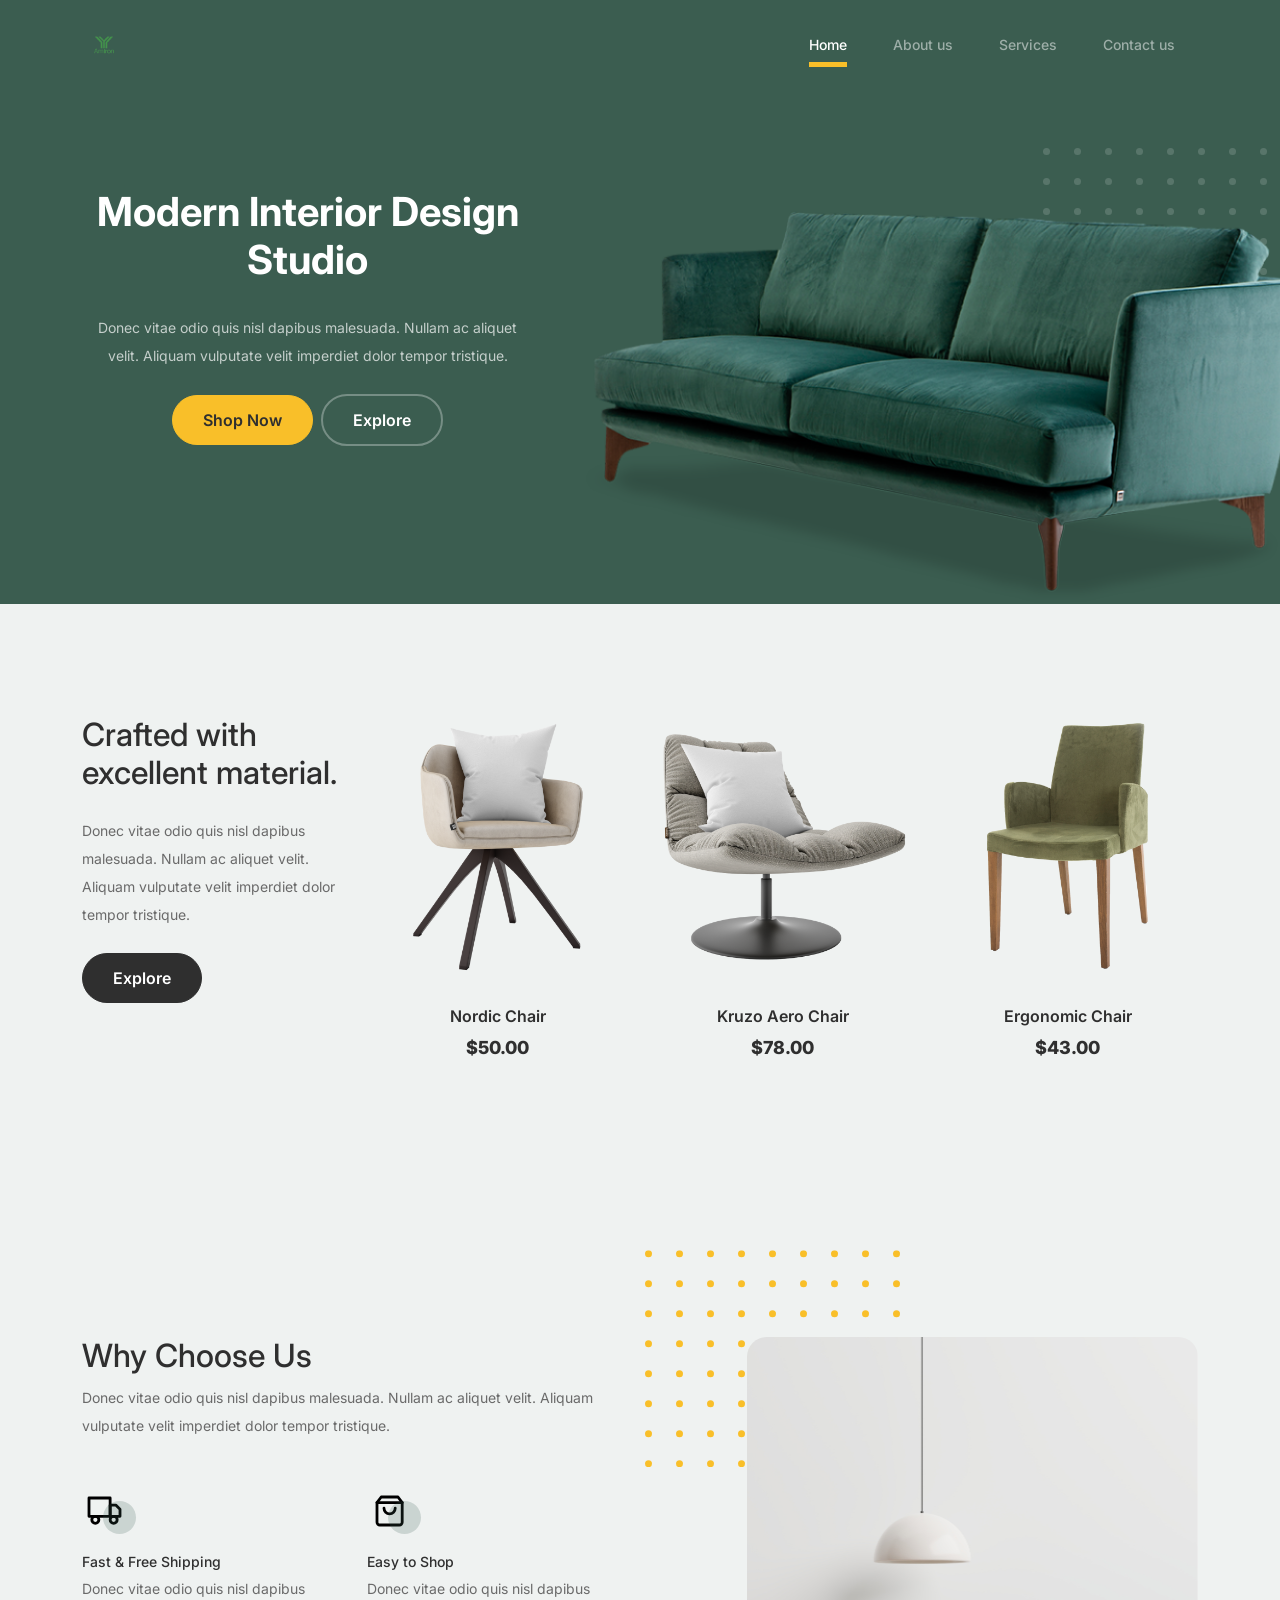
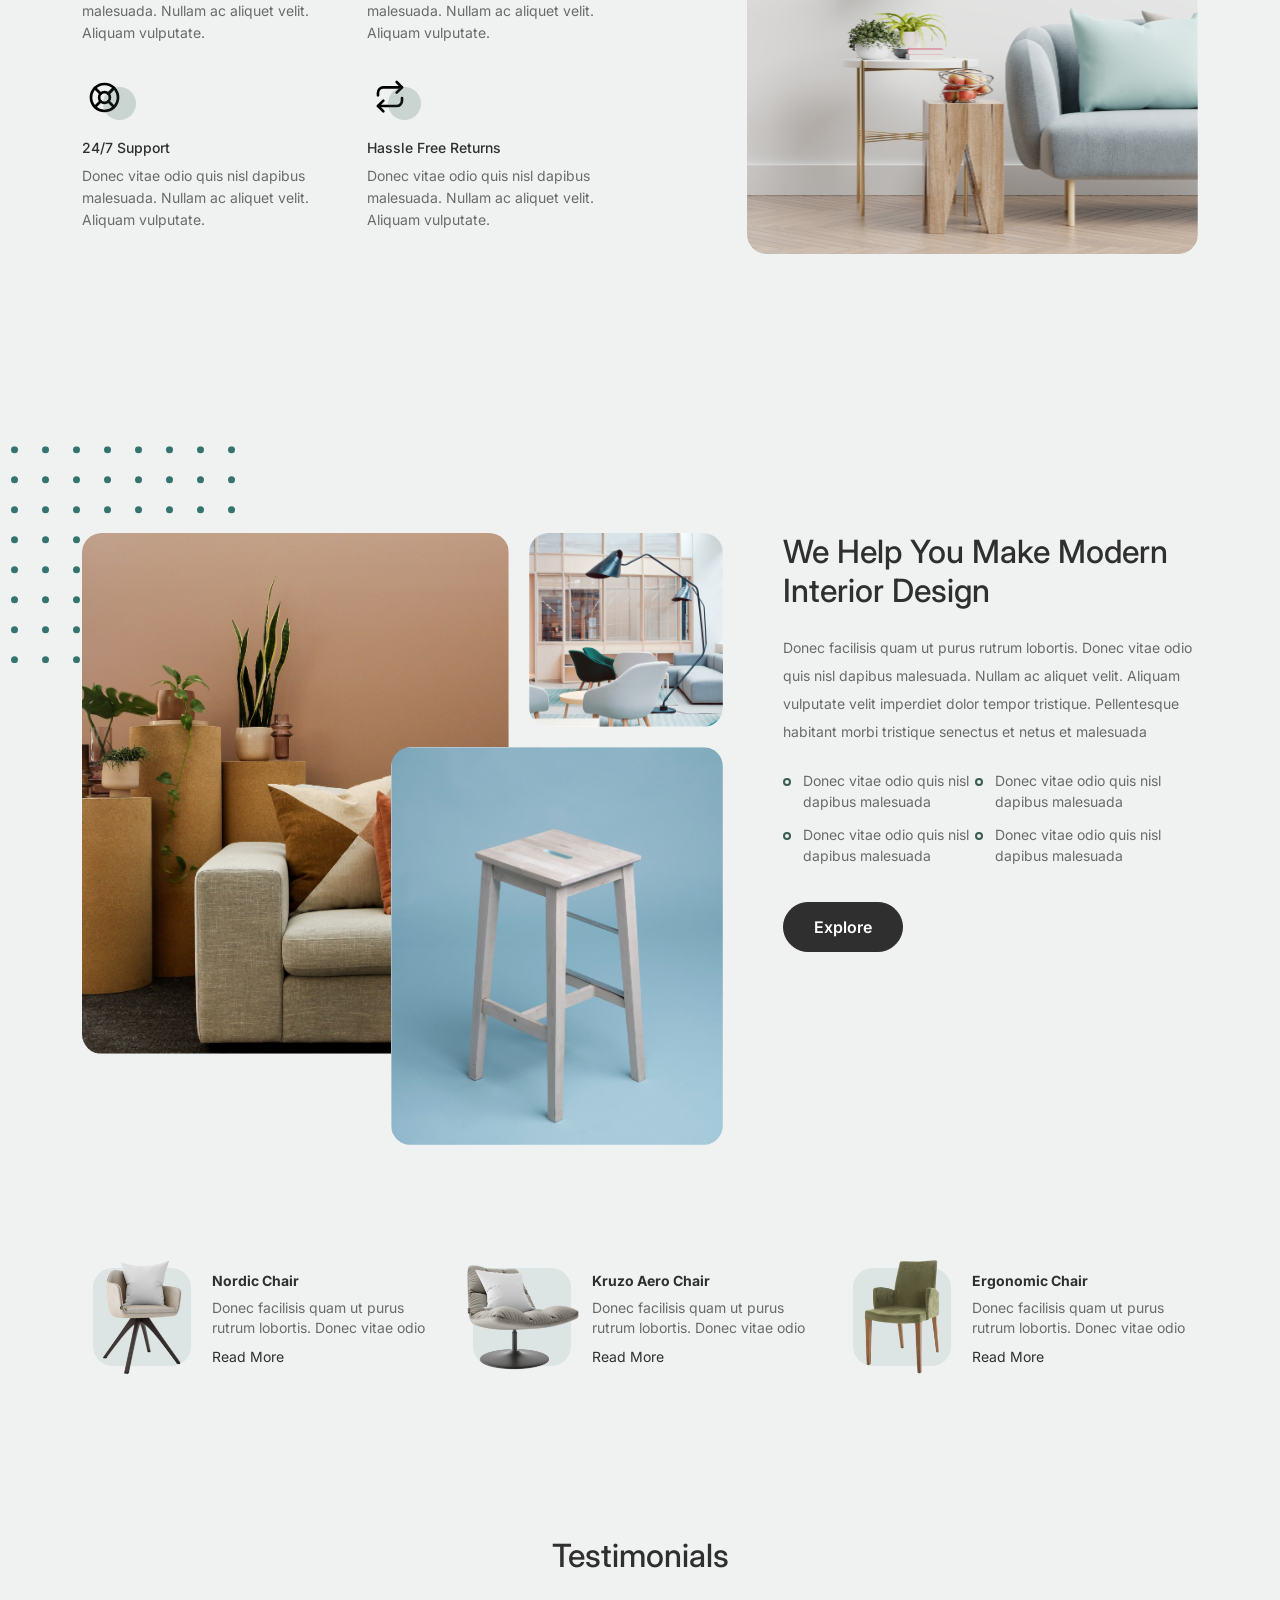
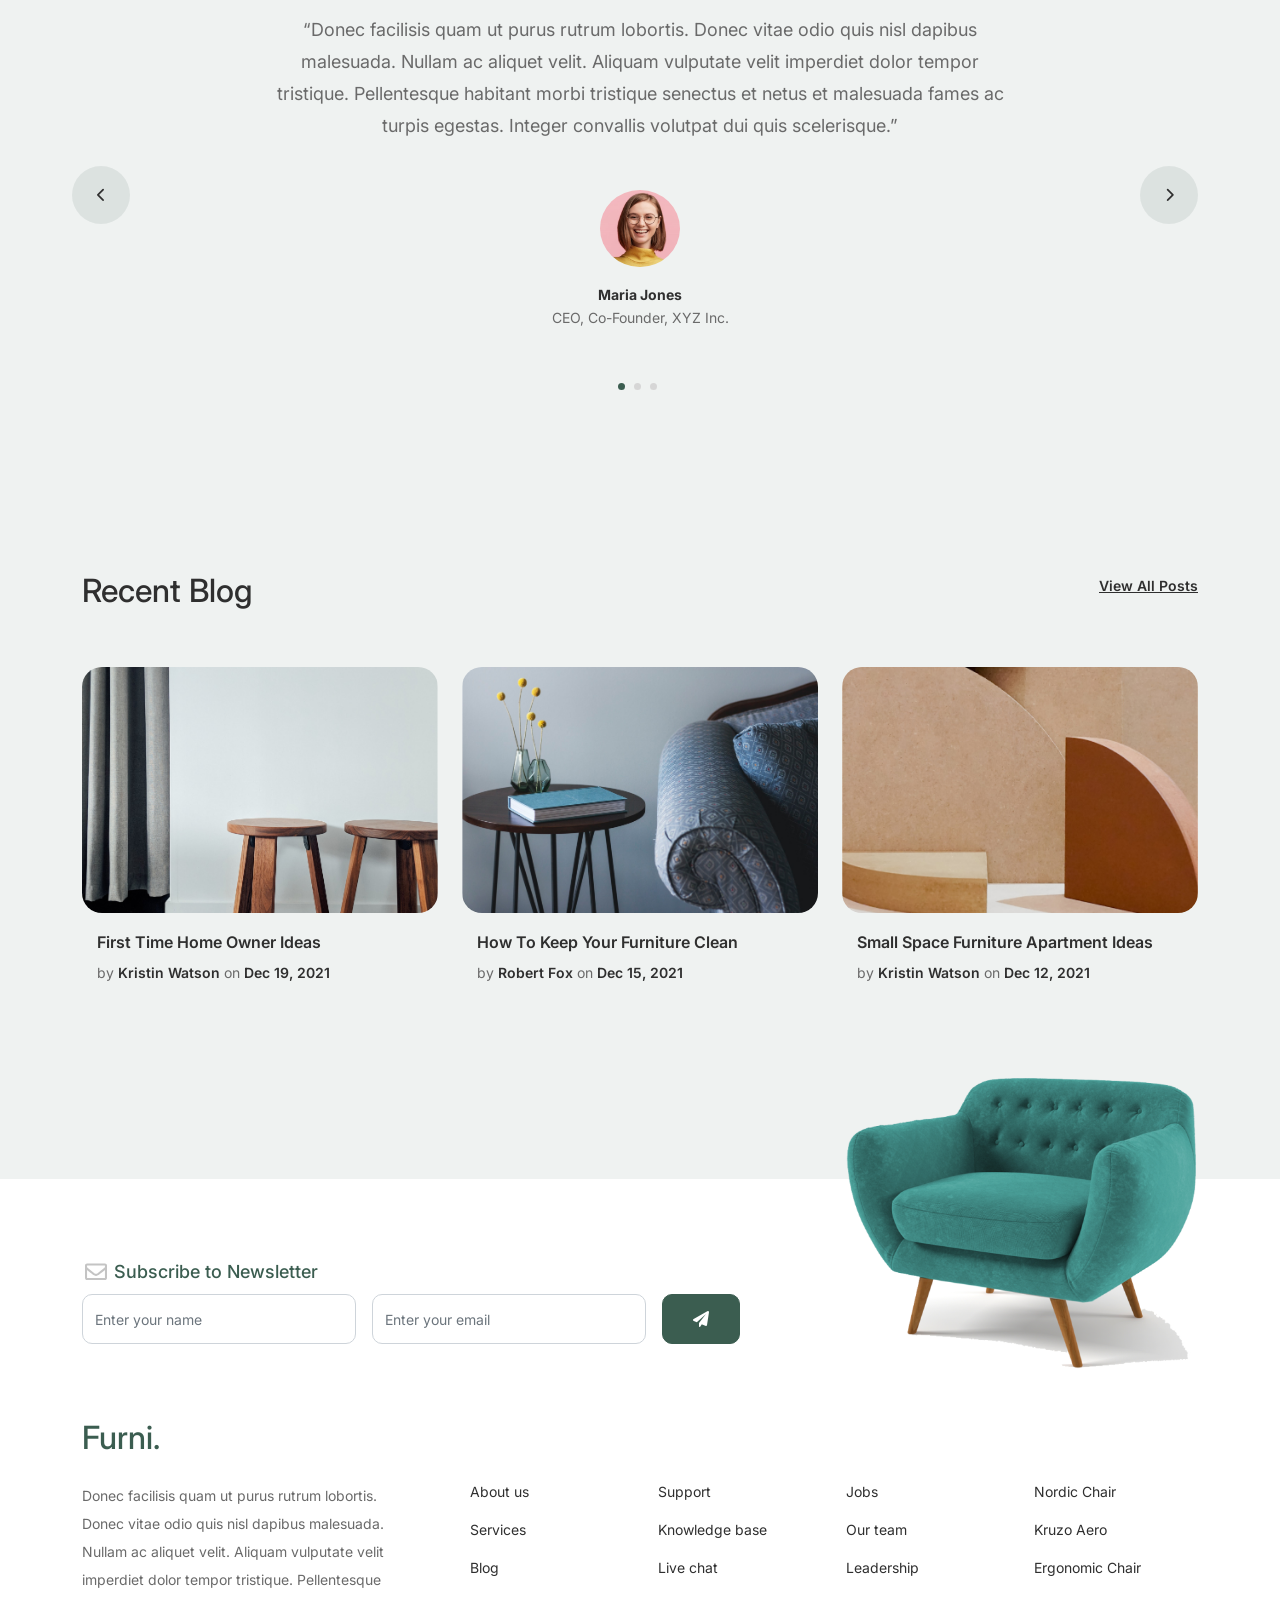
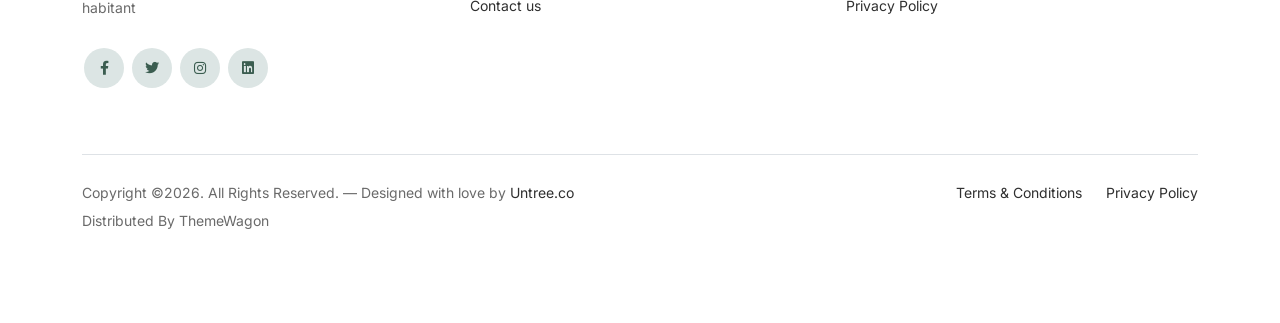
==== Amiron/index.html @ f8636b3d "Add files via upload" ====
<!-- /*
* Bootstrap 5
* Template Name: Furni
* Template Author: Untree.co
* Template URI: https://untree.co/
* License: https://creativecommons.org/licenses/by/3.0/
*/ -->
<!doctype html>
<html lang="en">
<head>
  <meta charset="utf-8">
  <meta name="viewport" content="width=device-width, initial-scale=1, shrink-to-fit=no">
  <meta name="author" content="Untree.co">
  <link rel="shortcut icon" href="favicon.png">

  <meta name="description" content="" />
  <meta name="keywords" content="bootstrap, bootstrap4" />

		<!-- Bootstrap CSS -->
		<link href="css/bootstrap.min.css" rel="stylesheet">
		<link href="https://cdnjs.cloudflare.com/ajax/libs/font-awesome/6.0.0-beta3/css/all.min.css" rel="stylesheet">
		<link href="css/tiny-slider.css" rel="stylesheet">
		<link href="css/style.css" rel="stylesheet">
		<title>Furni Free Bootstrap 5 Template for Furniture and Interior Design Websites by Untree.co </title>
	</head>

	<body>

		<!-- Start Header/Navigation -->
		<nav class="custom-navbar navbar navbar navbar-expand-md navbar-dark bg-dark" arial-label="Furni navigation bar">

			<div class="container">
				<a class="navbar-brand" href="index.html">
  				<img src="images/logo.png" alt="Logo" style="height: 40px;">
				</a>

				<button class="navbar-toggler" type="button" data-bs-toggle="collapse" data-bs-target="#navbarsFurni" aria-controls="navbarsFurni" aria-expanded="false" aria-label="Toggle navigation">
					<span class="navbar-toggler-icon"></span>
				</button>

				<div class="collapse navbar-collapse" id="navbarsFurni">
					<ul class="custom-navbar-nav navbar-nav ms-auto mb-2 mb-md-0">
						<li class="nav-item active">
							<a class="nav-link" href="index.html">Home</a>
						</li>
						<li><a class="nav-link" href="about.html">About us</a></li>
						<li><a class="nav-link" href="services.html">Services</a></li>
						<li><a class="nav-link" href="contact.html">Contact us</a></li>
					</ul>

					</div>
			</div>
				
		</nav>
		<!-- End Header/Navigation -->

		<!-- Start Hero Section -->
			<div class="hero">
				<div class="container">
					<div class="row justify-content-between">
						<div class="col-lg-5">
							<div class="intro-excerpt">
								<h1>Modern Interior <span clsas="d-block">Design Studio</span></h1>
								<p class="mb-4">Donec vitae odio quis nisl dapibus malesuada. Nullam ac aliquet velit. Aliquam vulputate velit imperdiet dolor tempor tristique.</p>
								<p><a href="" class="btn btn-secondary me-2">Shop Now</a><a href="#" class="btn btn-white-outline">Explore</a></p>
							</div>
						</div>
						<div class="col-lg-7">
							<div class="hero-img-wrap">
								<img src="images/couch.png" class="img-fluid">
							</div>
						</div>
					</div>
				</div>
			</div>
		<!-- End Hero Section -->

		<!-- Start Product Section -->
		<div class="product-section">
			<div class="container">
				<div class="row">

					<!-- Start Column 1 -->
					<div class="col-md-12 col-lg-3 mb-5 mb-lg-0">
						<h2 class="mb-4 section-title">Crafted with excellent material.</h2>
						<p class="mb-4">Donec vitae odio quis nisl dapibus malesuada. Nullam ac aliquet velit. Aliquam vulputate velit imperdiet dolor tempor tristique. </p>
						<p><a href="shop.html" class="btn">Explore</a></p>
					</div> 
					<!-- End Column 1 -->

					<!-- Start Column 2 -->
					<div class="col-12 col-md-4 col-lg-3 mb-5 mb-md-0">
						<a class="product-item" href="cart.html">
							<img src="images/product-1.png" class="img-fluid product-thumbnail">
							<h3 class="product-title">Nordic Chair</h3>
							<strong class="product-price">$50.00</strong>

							<span class="icon-cross">
								<img src="images/cross.svg" class="img-fluid">
							</span>
						</a>
					</div> 
					<!-- End Column 2 -->

					<!-- Start Column 3 -->
					<div class="col-12 col-md-4 col-lg-3 mb-5 mb-md-0">
						<a class="product-item" href="cart.html">
							<img src="images/product-2.png" class="img-fluid product-thumbnail">
							<h3 class="product-title">Kruzo Aero Chair</h3>
							<strong class="product-price">$78.00</strong>

							<span class="icon-cross">
								<img src="images/cross.svg" class="img-fluid">
							</span>
						</a>
					</div>
					<!-- End Column 3 -->

					<!-- Start Column 4 -->
					<div class="col-12 col-md-4 col-lg-3 mb-5 mb-md-0">
						<a class="product-item" href="cart.html">
							<img src="images/product-3.png" class="img-fluid product-thumbnail">
							<h3 class="product-title">Ergonomic Chair</h3>
							<strong class="product-price">$43.00</strong>

							<span class="icon-cross">
								<img src="images/cross.svg" class="img-fluid">
							</span>
						</a>
					</div>
					<!-- End Column 4 -->

				</div>
			</div>
		</div>
		<!-- End Product Section -->

		<!-- Start Why Choose Us Section -->
		<div class="why-choose-section">
			<div class="container">
				<div class="row justify-content-between">
					<div class="col-lg-6">
						<h2 class="section-title">Why Choose Us</h2>
						<p>Donec vitae odio quis nisl dapibus malesuada. Nullam ac aliquet velit. Aliquam vulputate velit imperdiet dolor tempor tristique.</p>

						<div class="row my-5">
							<div class="col-6 col-md-6">
								<div class="feature">
									<div class="icon">
										<img src="images/truck.svg" alt="Image" class="imf-fluid">
									</div>
									<h3>Fast &amp; Free Shipping</h3>
									<p>Donec vitae odio quis nisl dapibus malesuada. Nullam ac aliquet velit. Aliquam vulputate.</p>
								</div>
							</div>

							<div class="col-6 col-md-6">
								<div class="feature">
									<div class="icon">
										<img src="images/bag.svg" alt="Image" class="imf-fluid">
									</div>
									<h3>Easy to Shop</h3>
									<p>Donec vitae odio quis nisl dapibus malesuada. Nullam ac aliquet velit. Aliquam vulputate.</p>
								</div>
							</div>

							<div class="col-6 col-md-6">
								<div class="feature">
									<div class="icon">
										<img src="images/support.svg" alt="Image" class="imf-fluid">
									</div>
									<h3>24/7 Support</h3>
									<p>Donec vitae odio quis nisl dapibus malesuada. Nullam ac aliquet velit. Aliquam vulputate.</p>
								</div>
							</div>

							<div class="col-6 col-md-6">
								<div class="feature">
									<div class="icon">
										<img src="images/return.svg" alt="Image" class="imf-fluid">
									</div>
									<h3>Hassle Free Returns</h3>
									<p>Donec vitae odio quis nisl dapibus malesuada. Nullam ac aliquet velit. Aliquam vulputate.</p>
								</div>
							</div>

						</div>
					</div>

					<div class="col-lg-5">
						<div class="img-wrap">
							<img src="images/why-choose-us-img.jpg" alt="Image" class="img-fluid">
						</div>
					</div>

				</div>
			</div>
		</div>
		<!-- End Why Choose Us Section -->

		<!-- Start We Help Section -->
		<div class="we-help-section">
			<div class="container">
				<div class="row justify-content-between">
					<div class="col-lg-7 mb-5 mb-lg-0">
						<div class="imgs-grid">
							<div class="grid grid-1"><img src="images/img-grid-1.jpg" alt="Untree.co"></div>
							<div class="grid grid-2"><img src="images/img-grid-2.jpg" alt="Untree.co"></div>
							<div class="grid grid-3"><img src="images/img-grid-3.jpg" alt="Untree.co"></div>
						</div>
					</div>
					<div class="col-lg-5 ps-lg-5">
						<h2 class="section-title mb-4">We Help You Make Modern Interior Design</h2>
						<p>Donec facilisis quam ut purus rutrum lobortis. Donec vitae odio quis nisl dapibus malesuada. Nullam ac aliquet velit. Aliquam vulputate velit imperdiet dolor tempor tristique. Pellentesque habitant morbi tristique senectus et netus et malesuada</p>

						<ul class="list-unstyled custom-list my-4">
							<li>Donec vitae odio quis nisl dapibus malesuada</li>
							<li>Donec vitae odio quis nisl dapibus malesuada</li>
							<li>Donec vitae odio quis nisl dapibus malesuada</li>
							<li>Donec vitae odio quis nisl dapibus malesuada</li>
						</ul>
						<p><a herf="#" class="btn">Explore</a></p>
					</div>
				</div>
			</div>
		</div>
		<!-- End We Help Section -->

		<!-- Start Popular Product -->
		<div class="popular-product">
			<div class="container">
				<div class="row">

					<div class="col-12 col-md-6 col-lg-4 mb-4 mb-lg-0">
						<div class="product-item-sm d-flex">
							<div class="thumbnail">
								<img src="images/product-1.png" alt="Image" class="img-fluid">
							</div>
							<div class="pt-3">
								<h3>Nordic Chair</h3>
								<p>Donec facilisis quam ut purus rutrum lobortis. Donec vitae odio </p>
								<p><a href="#">Read More</a></p>
							</div>
						</div>
					</div>

					<div class="col-12 col-md-6 col-lg-4 mb-4 mb-lg-0">
						<div class="product-item-sm d-flex">
							<div class="thumbnail">
								<img src="images/product-2.png" alt="Image" class="img-fluid">
							</div>
							<div class="pt-3">
								<h3>Kruzo Aero Chair</h3>
								<p>Donec facilisis quam ut purus rutrum lobortis. Donec vitae odio </p>
								<p><a href="#">Read More</a></p>
							</div>
						</div>
					</div>

					<div class="col-12 col-md-6 col-lg-4 mb-4 mb-lg-0">
						<div class="product-item-sm d-flex">
							<div class="thumbnail">
								<img src="images/product-3.png" alt="Image" class="img-fluid">
							</div>
							<div class="pt-3">
								<h3>Ergonomic Chair</h3>
								<p>Donec facilisis quam ut purus rutrum lobortis. Donec vitae odio </p>
								<p><a href="#">Read More</a></p>
							</div>
						</div>
					</div>

				</div>
			</div>
		</div>
		<!-- End Popular Product -->

		<!-- Start Testimonial Slider -->
		<div class="testimonial-section">
			<div class="container">
				<div class="row">
					<div class="col-lg-7 mx-auto text-center">
						<h2 class="section-title">Testimonials</h2>
					</div>
				</div>

				<div class="row justify-content-center">
					<div class="col-lg-12">
						<div class="testimonial-slider-wrap text-center">

							<div id="testimonial-nav">
								<span class="prev" data-controls="prev"><span class="fa fa-chevron-left"></span></span>
								<span class="next" data-controls="next"><span class="fa fa-chevron-right"></span></span>
							</div>

							<div class="testimonial-slider">
								
								<div class="item">
									<div class="row justify-content-center">
										<div class="col-lg-8 mx-auto">

											<div class="testimonial-block text-center">
												<blockquote class="mb-5">
													<p>&ldquo;Donec facilisis quam ut purus rutrum lobortis. Donec vitae odio quis nisl dapibus malesuada. Nullam ac aliquet velit. Aliquam vulputate velit imperdiet dolor tempor tristique. Pellentesque habitant morbi tristique senectus et netus et malesuada fames ac turpis egestas. Integer convallis volutpat dui quis scelerisque.&rdquo;</p>
												</blockquote>

												<div class="author-info">
													<div class="author-pic">
														<img src="images/person-1.png" alt="Maria Jones" class="img-fluid">
													</div>
													<h3 class="font-weight-bold">Maria Jones</h3>
													<span class="position d-block mb-3">CEO, Co-Founder, XYZ Inc.</span>
												</div>
											</div>

										</div>
									</div>
								</div> 
								<!-- END item -->

								<div class="item">
									<div class="row justify-content-center">
										<div class="col-lg-8 mx-auto">

											<div class="testimonial-block text-center">
												<blockquote class="mb-5">
													<p>&ldquo;Donec facilisis quam ut purus rutrum lobortis. Donec vitae odio quis nisl dapibus malesuada. Nullam ac aliquet velit. Aliquam vulputate velit imperdiet dolor tempor tristique. Pellentesque habitant morbi tristique senectus et netus et malesuada fames ac turpis egestas. Integer convallis volutpat dui quis scelerisque.&rdquo;</p>
												</blockquote>

												<div class="author-info">
													<div class="author-pic">
														<img src="images/person-1.png" alt="Maria Jones" class="img-fluid">
													</div>
													<h3 class="font-weight-bold">Maria Jones</h3>
													<span class="position d-block mb-3">CEO, Co-Founder, XYZ Inc.</span>
												</div>
											</div>

										</div>
									</div>
								</div> 
								<!-- END item -->

								<div class="item">
									<div class="row justify-content-center">
										<div class="col-lg-8 mx-auto">

											<div class="testimonial-block text-center">
												<blockquote class="mb-5">
													<p>&ldquo;Donec facilisis quam ut purus rutrum lobortis. Donec vitae odio quis nisl dapibus malesuada. Nullam ac aliquet velit. Aliquam vulputate velit imperdiet dolor tempor tristique. Pellentesque habitant morbi tristique senectus et netus et malesuada fames ac turpis egestas. Integer convallis volutpat dui quis scelerisque.&rdquo;</p>
												</blockquote>

												<div class="author-info">
													<div class="author-pic">
														<img src="images/person-1.png" alt="Maria Jones" class="img-fluid">
													</div>
													<h3 class="font-weight-bold">Maria Jones</h3>
													<span class="position d-block mb-3">CEO, Co-Founder, XYZ Inc.</span>
												</div>
											</div>

										</div>
									</div>
								</div> 
								<!-- END item -->

							</div>

						</div>
					</div>
				</div>
			</div>
		</div>
		<!-- End Testimonial Slider -->

		<!-- Start Blog Section -->
		<div class="blog-section">
			<div class="container">
				<div class="row mb-5">
					<div class="col-md-6">
						<h2 class="section-title">Recent Blog</h2>
					</div>
					<div class="col-md-6 text-start text-md-end">
						<a href="#" class="more">View All Posts</a>
					</div>
				</div>

				<div class="row">

					<div class="col-12 col-sm-6 col-md-4 mb-4 mb-md-0">
						<div class="post-entry">
							<a href="#" class="post-thumbnail"><img src="images/post-1.jpg" alt="Image" class="img-fluid"></a>
							<div class="post-content-entry">
								<h3><a href="#">First Time Home Owner Ideas</a></h3>
								<div class="meta">
									<span>by <a href="#">Kristin Watson</a></span> <span>on <a href="#">Dec 19, 2021</a></span>
								</div>
							</div>
						</div>
					</div>

					<div class="col-12 col-sm-6 col-md-4 mb-4 mb-md-0">
						<div class="post-entry">
							<a href="#" class="post-thumbnail"><img src="images/post-2.jpg" alt="Image" class="img-fluid"></a>
							<div class="post-content-entry">
								<h3><a href="#">How To Keep Your Furniture Clean</a></h3>
								<div class="meta">
									<span>by <a href="#">Robert Fox</a></span> <span>on <a href="#">Dec 15, 2021</a></span>
								</div>
							</div>
						</div>
					</div>

					<div class="col-12 col-sm-6 col-md-4 mb-4 mb-md-0">
						<div class="post-entry">
							<a href="#" class="post-thumbnail"><img src="images/post-3.jpg" alt="Image" class="img-fluid"></a>
							<div class="post-content-entry">
								<h3><a href="#">Small Space Furniture Apartment Ideas</a></h3>
								<div class="meta">
									<span>by <a href="#">Kristin Watson</a></span> <span>on <a href="#">Dec 12, 2021</a></span>
								</div>
							</div>
						</div>
					</div>

				</div>
			</div>
		</div>
		<!-- End Blog Section -->	

		<!-- Start Footer Section -->
		<footer class="footer-section">
			<div class="container relative">

				<div class="sofa-img">
					<img src="images/sofa.png" alt="Image" class="img-fluid">
				</div>

				<div class="row">
					<div class="col-lg-8">
						<div class="subscription-form">
							<h3 class="d-flex align-items-center"><span class="me-1"><img src="images/envelope-outline.svg" alt="Image" class="img-fluid"></span><span>Subscribe to Newsletter</span></h3>

							<form action="#" class="row g-3">
								<div class="col-auto">
									<input type="text" class="form-control" placeholder="Enter your name">
								</div>
								<div class="col-auto">
									<input type="email" class="form-control" placeholder="Enter your email">
								</div>
								<div class="col-auto">
									<button class="btn btn-primary">
										<span class="fa fa-paper-plane"></span>
									</button>
								</div>
							</form>

						</div>
					</div>
				</div>

				<div class="row g-5 mb-5">
					<div class="col-lg-4">
						<div class="mb-4 footer-logo-wrap"><a href="#" class="footer-logo">Furni<span>.</span></a></div>
						<p class="mb-4">Donec facilisis quam ut purus rutrum lobortis. Donec vitae odio quis nisl dapibus malesuada. Nullam ac aliquet velit. Aliquam vulputate velit imperdiet dolor tempor tristique. Pellentesque habitant</p>

						<ul class="list-unstyled custom-social">
							<li><a href="#"><span class="fa fa-brands fa-facebook-f"></span></a></li>
							<li><a href="#"><span class="fa fa-brands fa-twitter"></span></a></li>
							<li><a href="#"><span class="fa fa-brands fa-instagram"></span></a></li>
							<li><a href="#"><span class="fa fa-brands fa-linkedin"></span></a></li>
						</ul>
					</div>

					<div class="col-lg-8">
						<div class="row links-wrap">
							<div class="col-6 col-sm-6 col-md-3">
								<ul class="list-unstyled">
									<li><a href="#">About us</a></li>
									<li><a href="#">Services</a></li>
									<li><a href="#">Blog</a></li>
									<li><a href="#">Contact us</a></li>
								</ul>
							</div>

							<div class="col-6 col-sm-6 col-md-3">
								<ul class="list-unstyled">
									<li><a href="#">Support</a></li>
									<li><a href="#">Knowledge base</a></li>
									<li><a href="#">Live chat</a></li>
								</ul>
							</div>

							<div class="col-6 col-sm-6 col-md-3">
								<ul class="list-unstyled">
									<li><a href="#">Jobs</a></li>
									<li><a href="#">Our team</a></li>
									<li><a href="#">Leadership</a></li>
									<li><a href="#">Privacy Policy</a></li>
								</ul>
							</div>

							<div class="col-6 col-sm-6 col-md-3">
								<ul class="list-unstyled">
									<li><a href="#">Nordic Chair</a></li>
									<li><a href="#">Kruzo Aero</a></li>
									<li><a href="#">Ergonomic Chair</a></li>
								</ul>
							</div>
						</div>
					</div>

				</div>

				<div class="border-top copyright">
					<div class="row pt-4">
						<div class="col-lg-6">
							<p class="mb-2 text-center text-lg-start">Copyright &copy;<script>document.write(new Date().getFullYear());</script>. All Rights Reserved. &mdash; Designed with love by <a href="https://untree.co">Untree.co</a> Distributed By <a hreff="https://themewagon.com">ThemeWagon</a>  <!-- License information: https://untree.co/license/ -->
            </p>
						</div>

						<div class="col-lg-6 text-center text-lg-end">
							<ul class="list-unstyled d-inline-flex ms-auto">
								<li class="me-4"><a href="#">Terms &amp; Conditions</a></li>
								<li><a href="#">Privacy Policy</a></li>
							</ul>
						</div>

					</div>
				</div>

			</div>
		</footer>
		<!-- End Footer Section -->	


		<script src="js/bootstrap.bundle.min.js"></script>
		<script src="js/tiny-slider.js"></script>
		<script src="js/custom.js"></script>
	</body>

</html>
---- Amiron/css/tiny-slider.css ----
.tns-outer{padding:0 !important}.tns-outer [hidden]{display:none !important}.tns-outer [aria-controls],.tns-outer [data-action]{cursor:pointer}.tns-slider{-webkit-transition:all 0s;-moz-transition:all 0s;transition:all 0s}.tns-slider>.tns-item{-webkit-box-sizing:border-box;-moz-box-sizing:border-box;box-sizing:border-box}.tns-horizontal.tns-subpixel{white-space:nowrap}.tns-horizontal.tns-subpixel>.tns-item{display:inline-block;vertical-align:top;white-space:normal}.tns-horizontal.tns-no-subpixel:after{content:'';display:table;clear:both}.tns-horizontal.tns-no-subpixel>.tns-item{float:left}.tns-horizontal.tns-carousel.tns-no-subpixel>.tns-item{margin-right:-100%}.tns-no-calc{position:relative;left:0}.tns-gallery{position:relative;left:0;min-height:1px}.tns-gallery>.tns-item{position:absolute;left:-100%;-webkit-transition:transform 0s, opacity 0s;-moz-transition:transform 0s, opacity 0s;transition:transform 0s, opacity 0s}.tns-gallery>.tns-slide-active{position:relative;left:auto !important}.tns-gallery>.tns-moving{-webkit-transition:all 0.25s;-moz-transition:all 0.25s;transition:all 0.25s}.tns-autowidth{display:inline-block}.tns-lazy-img{-webkit-transition:opacity 0.6s;-moz-transition:opacity 0.6s;transition:opacity 0.6s;opacity:0.6}.tns-lazy-img.tns-complete{opacity:1}.tns-ah{-webkit-transition:height 0s;-moz-transition:height 0s;transition:height 0s}.tns-ovh{overflow:hidden}.tns-visually-hidden{position:absolute;left:-10000em}.tns-transparent{opacity:0;visibility:hidden}.tns-fadeIn{opacity:1;filter:alpha(opacity=100);z-index:0}.tns-normal,.tns-fadeOut{opacity:0;filter:alpha(opacity=0);z-index:-1}.tns-vpfix{white-space:nowrap}.tns-vpfix>div,.tns-vpfix>li{display:inline-block}.tns-t-subp2{margin:0 auto;width:310px;position:relative;height:10px;overflow:hidden}.tns-t-ct{width:2333.3333333%;width:-webkit-calc(100% * 70 / 3);width:-moz-calc(100% * 70 / 3);width:calc(100% * 70 / 3);position:absolute;right:0}.tns-t-ct:after{content:'';display:table;clear:both}.tns-t-ct>div{width:1.4285714%;width:-webkit-calc(100% / 70);width:-moz-calc(100% / 70);width:calc(100% / 70);height:10px;float:left}

/*# sourceMappingURL=sourcemaps/tiny-slider.css.map */
---- Amiron/css/style.css ----
/*
* Template Name: UntreeStore
* Template Author: Untree.co
* Author URI: https://untree.co/
* License: https://creativecommons.org/licenses/by/3.0/
*/
@import url("https://fonts.googleapis.com/css2?family=Inter:wght@400;500;600;700;800&display=swap");
body {
  overflow-x: hidden;
  position: relative; }

body {
  font-family: "Inter", sans-serif;
  font-weight: 400;
  line-height: 28px;
  color: #6a6a6a;
  font-size: 14px;
  background-color: #eff2f1; }

a {
  text-decoration: none;
  -webkit-transition: .3s all ease;
  -o-transition: .3s all ease;
  transition: .3s all ease;
  color: #2f2f2f;
  text-decoration: underline; }
  a:hover {
    color: #2f2f2f;
    text-decoration: none; }
  a.more {
    font-weight: 600; }

.custom-navbar {
  background: #3b5d50 !important;
  padding-top: 20px;
  padding-bottom: 20px; }
  .custom-navbar .navbar-brand {
    font-size: 32px;
    font-weight: 600; }

.navbar-brand img {
  height: 70px;
  width: auto;}

@media (max-width: 768px) {
  .navbar-brand img {
    height: 35px;}}
    .custom-navbar .navbar-brand > span {
      opacity: .4; }
  .custom-navbar .navbar-toggler {
    border-color: transparent; }
    .custom-navbar .navbar-toggler:active, .custom-navbar .navbar-toggler:focus {
      -webkit-box-shadow: none;
      box-shadow: none;
      outline: none; }
  @media (min-width: 992px) {
    .custom-navbar .custom-navbar-nav li {
      margin-left: 15px;
      margin-right: 15px; } }
  .custom-navbar .custom-navbar-nav li a {
    font-weight: 500;
    color: #ffffff !important;
    opacity: .5;
    -webkit-transition: .3s all ease;
    -o-transition: .3s all ease;
    transition: .3s all ease;
    position: relative; }
    @media (min-width: 768px) {
      .custom-navbar .custom-navbar-nav li a:before {
        content: "";
        position: absolute;
        bottom: 0;
        left: 8px;
        right: 8px;
        background: #f9bf29;
        height: 5px;
        opacity: 1;
        visibility: visible;
        width: 0;
        -webkit-transition: .15s all ease-out;
        -o-transition: .15s all ease-out;
        transition: .15s all ease-out; } }
    .custom-navbar .custom-navbar-nav li a:hover {
      opacity: 1; }
      .custom-navbar .custom-navbar-nav li a:hover:before {
        width: calc(100% - 16px); }
  .custom-navbar .custom-navbar-nav li.active a {
    opacity: 1; }
    .custom-navbar .custom-navbar-nav li.active a:before {
      width: calc(100% - 16px); }
  .custom-navbar .custom-navbar-cta {
    margin-left: 0 !important;
    -webkit-box-orient: horizontal;
    -webkit-box-direction: normal;
    -ms-flex-direction: row;
    flex-direction: row; }
    @media (min-width: 768px) {
      .custom-navbar .custom-navbar-cta {
        margin-left: 40px !important; } }
    .custom-navbar .custom-navbar-cta li {
      margin-left: 0px;
      margin-right: 0px; }
      .custom-navbar .custom-navbar-cta li:first-child {
        margin-right: 20px; }

.hero {
  background: #3b5d50;
  padding: calc(4rem - 30px) 0 0rem 0; }
  @media (min-width: 768px) {
    .hero {
      padding: calc(4rem - 30px) 0 4rem 0; } }
  @media (min-width: 992px) {
    .hero {
      padding: calc(8rem - 30px) 0 8rem 0; } }
  .hero .intro-excerpt {
  position: relative;
  z-index: 4;
  width: 100%;
  max-width: 100%;
  margin: 0 auto;
  text-align: center;
      }
  .hero h1 {
    font-weight: 700;
    color: #ffffff;
    margin-bottom: 30px; }
    @media (min-width: 1400px) {
      .hero h1 {
        font-size: 54px; } }
  .hero p {
  color: rgba(255, 255, 255, 0.7);
  margin-bottom: 30px;
  text-align: center;
  max-width: 100%;
}
  .hero .hero-img-wrap {
    position: relative; }
    .hero .hero-img-wrap img {
      position: relative;
      top: 0px;
      right: 0px;
      z-index: 2;
      max-width: 780px;
      left: -20px; }
      @media (min-width: 768px) {
        .hero .hero-img-wrap img {
          right: 0px;
          left: -100px; } }
      @media (min-width: 992px) {
        .hero .hero-img-wrap img {
          left: 0px;
          top: -80px;
          position: absolute;
          right: -50px; } }
      @media (min-width: 1200px) {
        .hero .hero-img-wrap img {
          left: 0px;
          top: -80px;
          right: -100px; } }
    .hero .hero-img-wrap:after {
      content: "";
      position: absolute;
      width: 255px;
      height: 217px;
      background-image: url("../images/dots-light.svg");
      background-size: contain;
      background-repeat: no-repeat;
      right: -100px;
      top: -0px; }
      @media (min-width: 1200px) {
        .hero .hero-img-wrap:after {
          top: -40px; } }

.btn {
  font-weight: 600;
  padding: 12px 30px;
  border-radius: 30px;
  color: #ffffff;
  background: #2f2f2f;
  border-color: #2f2f2f; }
  .btn:hover {
    color: #ffffff;
    background: #222222;
    border-color: #222222; }
  .btn:active, .btn:focus {
    outline: none !important;
    -webkit-box-shadow: none;
    box-shadow: none; }
  .btn.btn-primary {
    background: #3b5d50;
    border-color: #3b5d50; }
    .btn.btn-primary:hover {
      background: #314d43;
      border-color: #314d43; }
  .btn.btn-secondary {
    color: #2f2f2f;
    background: #f9bf29;
    border-color: #f9bf29; }
    .btn.btn-secondary:hover {
      background: #f8b810;
      border-color: #f8b810; }
  .btn.btn-white-outline {
    background: transparent;
    border-width: 2px;
    border-color: rgba(255, 255, 255, 0.3); }
    .btn.btn-white-outline:hover {
      border-color: white;
      color: #ffffff; }

.section-title {
  color: #2f2f2f; }

.product-section {
  padding: 7rem 0; }
  .product-section .product-item {
    text-align: center;
    text-decoration: none;
    display: block;
    position: relative;
    padding-bottom: 50px;
    cursor: pointer; }
    .product-section .product-item .product-thumbnail {
      margin-bottom: 30px;
      position: relative;
      top: 0;
      -webkit-transition: .3s all ease;
      -o-transition: .3s all ease;
      transition: .3s all ease; }
    .product-section .product-item h3 {
      font-weight: 600;
      font-size: 16px; }
    .product-section .product-item strong {
      font-weight: 800 !important;
      font-size: 18px !important; }
    .product-section .product-item h3, .product-section .product-item strong {
      color: #2f2f2f;
      text-decoration: none; }
    .product-section .product-item .icon-cross {
      position: absolute;
      width: 35px;
      height: 35px;
      display: inline-block;
      background: #2f2f2f;
      bottom: 15px;
      left: 50%;
      -webkit-transform: translateX(-50%);
      -ms-transform: translateX(-50%);
      transform: translateX(-50%);
      margin-bottom: -17.5px;
      border-radius: 50%;
      opacity: 0;
      visibility: hidden;
      -webkit-transition: .3s all ease;
      -o-transition: .3s all ease;
      transition: .3s all ease; }
      .product-section .product-item .icon-cross img {
        position: absolute;
        left: 50%;
        top: 50%;
        -webkit-transform: translate(-50%, -50%);
        -ms-transform: translate(-50%, -50%);
        transform: translate(-50%, -50%); }
    .product-section .product-item:before {
      bottom: 0;
      left: 0;
      right: 0;
      position: absolute;
      content: "";
      background: #dce5e4;
      height: 0%;
      z-index: -1;
      border-radius: 10px;
      -webkit-transition: .3s all ease;
      -o-transition: .3s all ease;
      transition: .3s all ease; }
    .product-section .product-item:hover .product-thumbnail {
      top: -25px; }
    .product-section .product-item:hover .icon-cross {
      bottom: 0;
      opacity: 1;
      visibility: visible; }
    .product-section .product-item:hover:before {
      height: 70%; }

.why-choose-section {
  padding: 7rem 0; }
  .why-choose-section .img-wrap {
    position: relative; }
    .why-choose-section .img-wrap:before {
      position: absolute;
      content: "";
      width: 255px;
      height: 217px;
      background-image: url("../images/dots-yellow.svg");
      background-repeat: no-repeat;
      background-size: contain;
      -webkit-transform: translate(-40%, -40%);
      -ms-transform: translate(-40%, -40%);
      transform: translate(-40%, -40%);
      z-index: -1; }
    .why-choose-section .img-wrap img {
      border-radius: 20px; }

.feature {
  margin-bottom: 30px; }
  .feature .icon {
    display: inline-block;
    position: relative;
    margin-bottom: 20px; }
    .feature .icon:before {
      content: "";
      width: 33px;
      height: 33px;
      position: absolute;
      background: rgba(59, 93, 80, 0.2);
      border-radius: 50%;
      right: -8px;
      bottom: 0; }
  .feature h3 {
    font-size: 14px;
    color: #2f2f2f; }
  .feature p {
    font-size: 14px;
    line-height: 22px;
    color: #6a6a6a; }

.we-help-section {
  padding: 7rem 0; }
  .we-help-section .imgs-grid {
    display: -ms-grid;
    display: grid;
    -ms-grid-columns: (1fr)[27];
    grid-template-columns: repeat(27, 1fr);
    position: relative; }
    .we-help-section .imgs-grid:before {
      position: absolute;
      content: "";
      width: 255px;
      height: 217px;
      background-image: url("../images/dots-green.svg");
      background-size: contain;
      background-repeat: no-repeat;
      -webkit-transform: translate(-40%, -40%);
      -ms-transform: translate(-40%, -40%);
      transform: translate(-40%, -40%);
      z-index: -1; }
    .we-help-section .imgs-grid .grid {
      position: relative; }
      .we-help-section .imgs-grid .grid img {
        border-radius: 20px;
        max-width: 100%; }
      .we-help-section .imgs-grid .grid.grid-1 {
        -ms-grid-column: 1;
        -ms-grid-column-span: 18;
        grid-column: 1 / span 18;
        -ms-grid-row: 1;
        -ms-grid-row-span: 27;
        grid-row: 1 / span 27; }
      .we-help-section .imgs-grid .grid.grid-2 {
        -ms-grid-column: 19;
        -ms-grid-column-span: 27;
        grid-column: 19 / span 27;
        -ms-grid-row: 1;
        -ms-grid-row-span: 5;
        grid-row: 1 / span 5;
        padding-left: 20px; }
      .we-help-section .imgs-grid .grid.grid-3 {
        -ms-grid-column: 14;
        -ms-grid-column-span: 16;
        grid-column: 14 / span 16;
        -ms-grid-row: 6;
        -ms-grid-row-span: 27;
        grid-row: 6 / span 27;
        padding-top: 20px; }

.custom-list {
  width: 100%; }
  .custom-list li {
    display: inline-block;
    width: calc(50% - 20px);
    margin-bottom: 12px;
    line-height: 1.5;
    position: relative;
    padding-left: 20px; }
    .custom-list li:before {
      content: "";
      width: 8px;
      height: 8px;
      border-radius: 50%;
      border: 2px solid #3b5d50;
      position: absolute;
      left: 0;
      top: 8px; }

.popular-product {
  padding: 0 0 7rem 0; }
  .popular-product .product-item-sm h3 {
    font-size: 14px;
    font-weight: 700;
    color: #2f2f2f; }
  .popular-product .product-item-sm a {
    text-decoration: none;
    color: #2f2f2f;
    -webkit-transition: .3s all ease;
    -o-transition: .3s all ease;
    transition: .3s all ease; }
    .popular-product .product-item-sm a:hover {
      color: rgba(47, 47, 47, 0.5); }
  .popular-product .product-item-sm p {
    line-height: 1.4;
    margin-bottom: 10px;
    font-size: 14px; }
  .popular-product .product-item-sm .thumbnail {
    margin-right: 10px;
    -webkit-box-flex: 0;
    -ms-flex: 0 0 120px;
    flex: 0 0 120px;
    position: relative; }
    .popular-product .product-item-sm .thumbnail:before {
      content: "";
      position: absolute;
      border-radius: 20px;
      background: #dce5e4;
      width: 98px;
      height: 98px;
      top: 50%;
      left: 50%;
      -webkit-transform: translate(-50%, -50%);
      -ms-transform: translate(-50%, -50%);
      transform: translate(-50%, -50%);
      z-index: -1; }

.testimonial-section {
  padding: 3rem 0 7rem 0; }

.testimonial-slider-wrap {
  position: relative; }
  .testimonial-slider-wrap .tns-inner {
    padding-top: 30px; }
  .testimonial-slider-wrap .item .testimonial-block blockquote {
    font-size: 16px; }
    @media (min-width: 768px) {
      .testimonial-slider-wrap .item .testimonial-block blockquote {
        line-height: 32px;
        font-size: 18px; } }
  .testimonial-slider-wrap .item .testimonial-block .author-info .author-pic {
    margin-bottom: 20px; }
    .testimonial-slider-wrap .item .testimonial-block .author-info .author-pic img {
      max-width: 80px;
      border-radius: 50%; }
  .testimonial-slider-wrap .item .testimonial-block .author-info h3 {
    font-size: 14px;
    font-weight: 700;
    color: #2f2f2f;
    margin-bottom: 0; }
  .testimonial-slider-wrap #testimonial-nav {
    position: absolute;
    top: 50%;
    z-index: 99;
    width: 100%;
    display: none; }
    @media (min-width: 768px) {
      .testimonial-slider-wrap #testimonial-nav {
        display: block; } }
    .testimonial-slider-wrap #testimonial-nav > span {
      cursor: pointer;
      position: absolute;
      width: 58px;
      height: 58px;
      line-height: 58px;
      border-radius: 50%;
      background: rgba(59, 93, 80, 0.1);
      color: #2f2f2f;
      -webkit-transition: .3s all ease;
      -o-transition: .3s all ease;
      transition: .3s all ease; }
      .testimonial-slider-wrap #testimonial-nav > span:hover {
        background: #3b5d50;
        color: #ffffff; }
    .testimonial-slider-wrap #testimonial-nav .prev {
      left: -10px; }
    .testimonial-slider-wrap #testimonial-nav .next {
      right: 0; }
  .testimonial-slider-wrap .tns-nav {
    position: absolute;
    bottom: -50px;
    left: 50%;
    -webkit-transform: translateX(-50%);
    -ms-transform: translateX(-50%);
    transform: translateX(-50%); }
    .testimonial-slider-wrap .tns-nav button {
      background: none;
      border: none;
      display: inline-block;
      position: relative;
      width: 0 !important;
      height: 7px !important;
      margin: 2px; }
      .testimonial-slider-wrap .tns-nav button:active, .testimonial-slider-wrap .tns-nav button:focus, .testimonial-slider-wrap .tns-nav button:hover {
        outline: none;
        -webkit-box-shadow: none;
        box-shadow: none;
        background: none; }
      .testimonial-slider-wrap .tns-nav button:before {
        display: block;
        width: 7px;
        height: 7px;
        left: 0;
        top: 0;
        position: absolute;
        content: "";
        border-radius: 50%;
        -webkit-transition: .3s all ease;
        -o-transition: .3s all ease;
        transition: .3s all ease;
        background-color: #d6d6d6; }
      .testimonial-slider-wrap .tns-nav button:hover:before, .testimonial-slider-wrap .tns-nav button.tns-nav-active:before {
        background-color: #3b5d50; }

.before-footer-section {
  padding: 7rem 0 12rem 0 !important; }

.blog-section {
  padding: 7rem 0 12rem 0; }
  .blog-section .post-entry a {
    text-decoration: none; }
  .blog-section .post-entry .post-thumbnail {
    display: block;
    margin-bottom: 20px; }
    .blog-section .post-entry .post-thumbnail img {
      border-radius: 20px;
      -webkit-transition: .3s all ease;
      -o-transition: .3s all ease;
      transition: .3s all ease; }
  .blog-section .post-entry .post-content-entry {
    padding-left: 15px;
    padding-right: 15px; }
    .blog-section .post-entry .post-content-entry h3 {
      font-size: 16px;
      margin-bottom: 0;
      font-weight: 600;
      margin-bottom: 7px; }
    .blog-section .post-entry .post-content-entry .meta {
      font-size: 14px; }
      .blog-section .post-entry .post-content-entry .meta a {
        font-weight: 600; }
  .blog-section .post-entry:hover .post-thumbnail img, .blog-section .post-entry:focus .post-thumbnail img {
    opacity: .7; }

.footer-section {
  padding: 80px 0;
  background: #ffffff; }
  .footer-section .relative {
    position: relative; }
  .footer-section a {
    text-decoration: none;
    color: #2f2f2f;
    -webkit-transition: .3s all ease;
    -o-transition: .3s all ease;
    transition: .3s all ease; }
    .footer-section a:hover {
      color: rgba(47, 47, 47, 0.5); }
  .footer-section .subscription-form {
    margin-bottom: 40px;
    position: relative;
    z-index: 2;
    margin-top: 100px; }
    @media (min-width: 992px) {
      .footer-section .subscription-form {
        margin-top: 0px;
        margin-bottom: 80px; } }
    .footer-section .subscription-form h3 {
      font-size: 18px;
      font-weight: 500;
      color: #3b5d50; }
    .footer-section .subscription-form .form-control {
      height: 50px;
      border-radius: 10px;
      font-family: "Inter", sans-serif; }
      .footer-section .subscription-form .form-control:active, .footer-section .subscription-form .form-control:focus {
        outline: none;
        -webkit-box-shadow: none;
        box-shadow: none;
        border-color: #3b5d50;
        -webkit-box-shadow: 0 1px 4px 0 rgba(0, 0, 0, 0.2);
        box-shadow: 0 1px 4px 0 rgba(0, 0, 0, 0.2); }
      .footer-section .subscription-form .form-control::-webkit-input-placeholder {
        font-size: 14px; }
      .footer-section .subscription-form .form-control::-moz-placeholder {
        font-size: 14px; }
      .footer-section .subscription-form .form-control:-ms-input-placeholder {
        font-size: 14px; }
      .footer-section .subscription-form .form-control:-moz-placeholder {
        font-size: 14px; }
    .footer-section .subscription-form .btn {
      border-radius: 10px !important; }
  .footer-section .sofa-img {
    position: absolute;
    top: -200px;
    z-index: 1;
    right: 0; }
    .footer-section .sofa-img img {
      max-width: 380px; }
  .footer-section .links-wrap {
    margin-top: 0px; }
    @media (min-width: 992px) {
      .footer-section .links-wrap {
        margin-top: 54px; } }
    .footer-section .links-wrap ul li {
      margin-bottom: 10px; }
  .footer-section .footer-logo-wrap .footer-logo {
    font-size: 32px;
    font-weight: 500;
    text-decoration: none;
    color: #3b5d50; }
  .footer-section .custom-social li {
    margin: 2px;
    display: inline-block; }
    .footer-section .custom-social li a {
      width: 40px;
      height: 40px;
      text-align: center;
      line-height: 40px;
      display: inline-block;
      background: #dce5e4;
      color: #3b5d50;
      border-radius: 50%; }
      .footer-section .custom-social li a:hover {
        background: #3b5d50;
        color: #ffffff; }
  .footer-section .border-top {
    border-color: #dce5e4; }
    .footer-section .border-top.copyright {
      font-size: 14px !important; }

.untree_co-section {
  padding: 7rem 0; }

.form-control {
  height: 50px;
  border-radius: 10px;
  font-family: "Inter", sans-serif; }
  .form-control:active, .form-control:focus {
    outline: none;
    -webkit-box-shadow: none;
    box-shadow: none;
    border-color: #3b5d50;
    -webkit-box-shadow: 0 1px 4px 0 rgba(0, 0, 0, 0.2);
    box-shadow: 0 1px 4px 0 rgba(0, 0, 0, 0.2); }
  .form-control::-webkit-input-placeholder {
    font-size: 14px; }
  .form-control::-moz-placeholder {
    font-size: 14px; }
  .form-control:-ms-input-placeholder {
    font-size: 14px; }
  .form-control:-moz-placeholder {
    font-size: 14px; }

.service {
  line-height: 1.5; }
  .service .service-icon {
    border-radius: 10px;
    -webkit-box-flex: 0;
    -ms-flex: 0 0 50px;
    flex: 0 0 50px;
    height: 50px;
    line-height: 50px;
    text-align: center;
    background: #3b5d50;
    margin-right: 20px;
    color: #ffffff; }

textarea {
  height: auto !important; }

.site-blocks-table {
  overflow: auto; }
  .site-blocks-table .product-thumbnail {
    width: 200px; }
  .site-blocks-table .btn {
    padding: 2px 10px; }
  .site-blocks-table thead th {
    padding: 30px;
    text-align: center;
    border-width: 0px !important;
    vertical-align: middle;
    color: rgba(0, 0, 0, 0.8);
    font-size: 18px; }
  .site-blocks-table td {
    padding: 20px;
    text-align: center;
    vertical-align: middle;
    color: rgba(0, 0, 0, 0.8); }
  .site-blocks-table tbody tr:first-child td {
    border-top: 1px solid #3b5d50 !important; }
  .site-blocks-table .btn {
    background: none !important;
    color: #000000;
    border: none;
    height: auto !important; }

.site-block-order-table th {
  border-top: none !important;
  border-bottom-width: 1px !important; }

.site-block-order-table td, .site-block-order-table th {
  color: #000000; }

.couponcode-wrap input {
  border-radius: 10px !important; }

.text-primary {
  color: #3b5d50 !important; }

.thankyou-icon {
  position: relative;
  color: #3b5d50; }
  .thankyou-icon:before {
    position: absolute;
    content: "";
    width: 50px;
    height: 50px;
    border-radius: 50%;
    background: rgba(59, 93, 80, 0.2); }
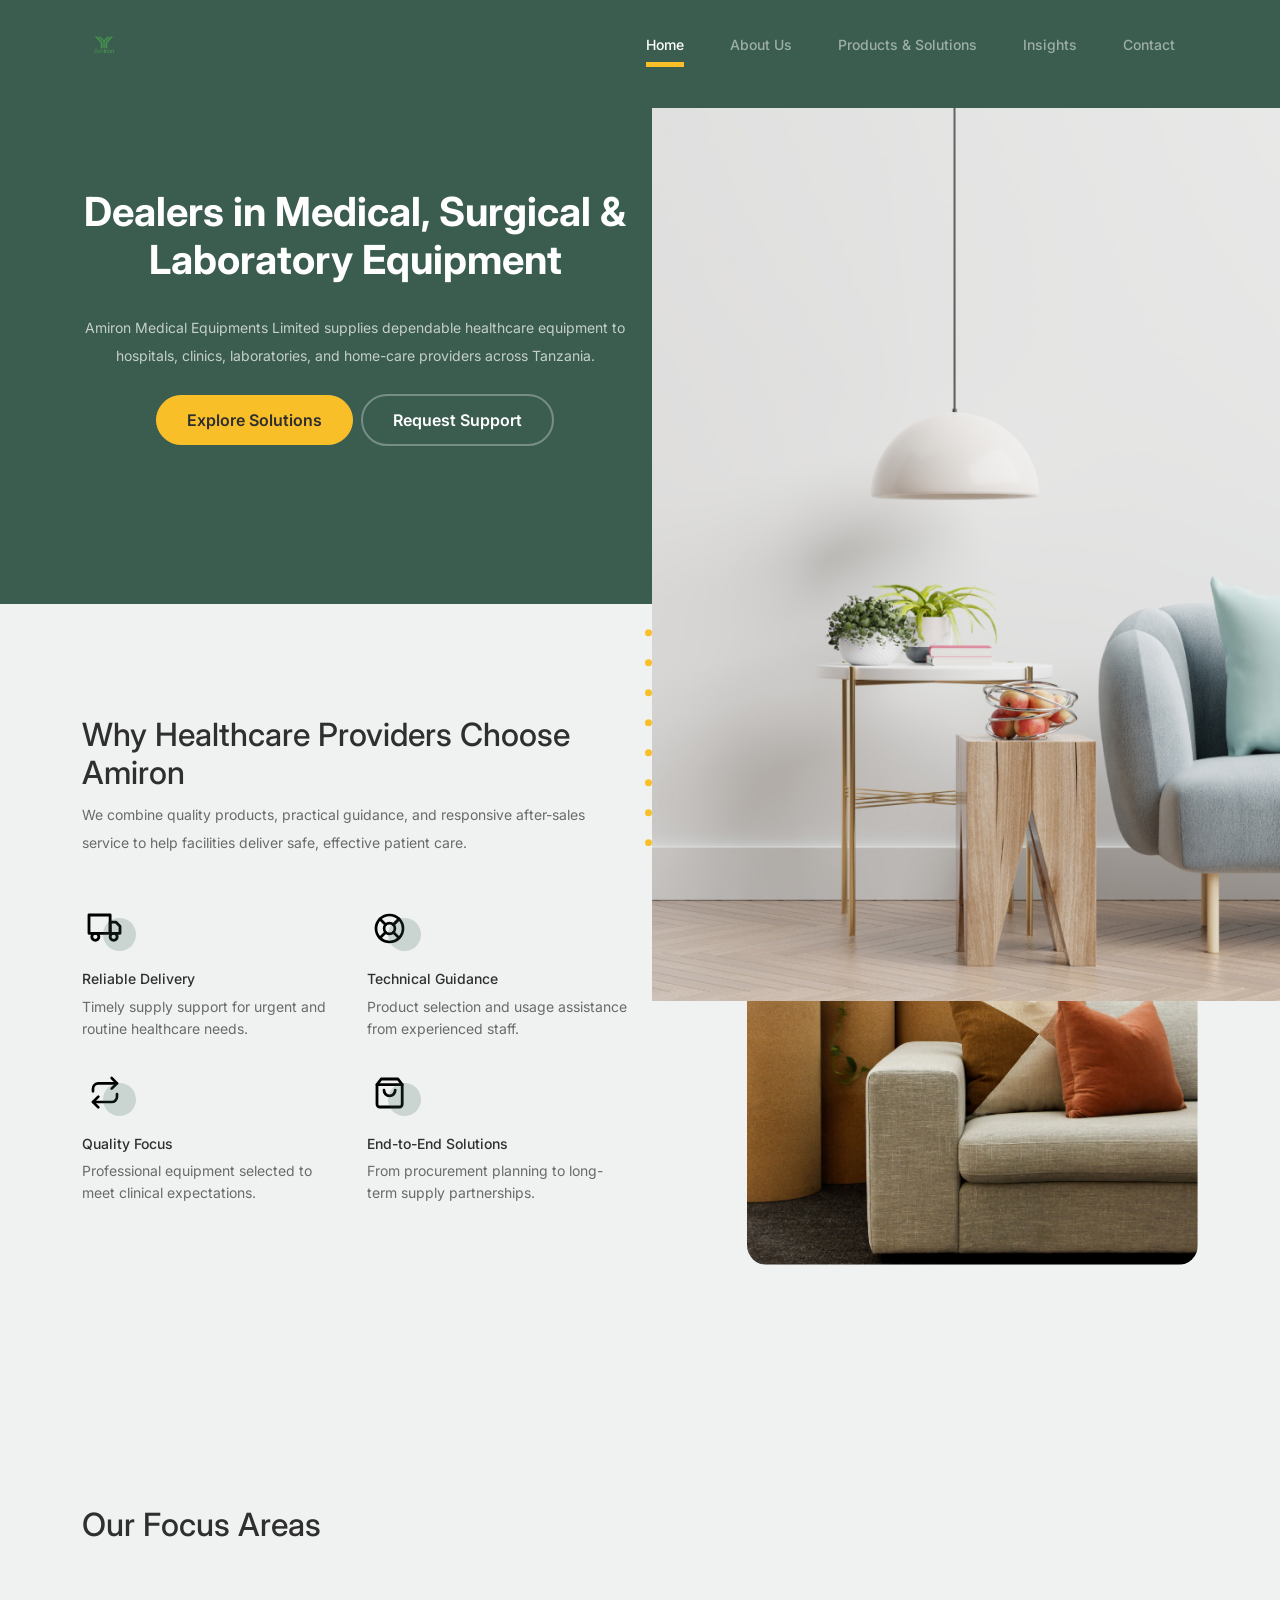
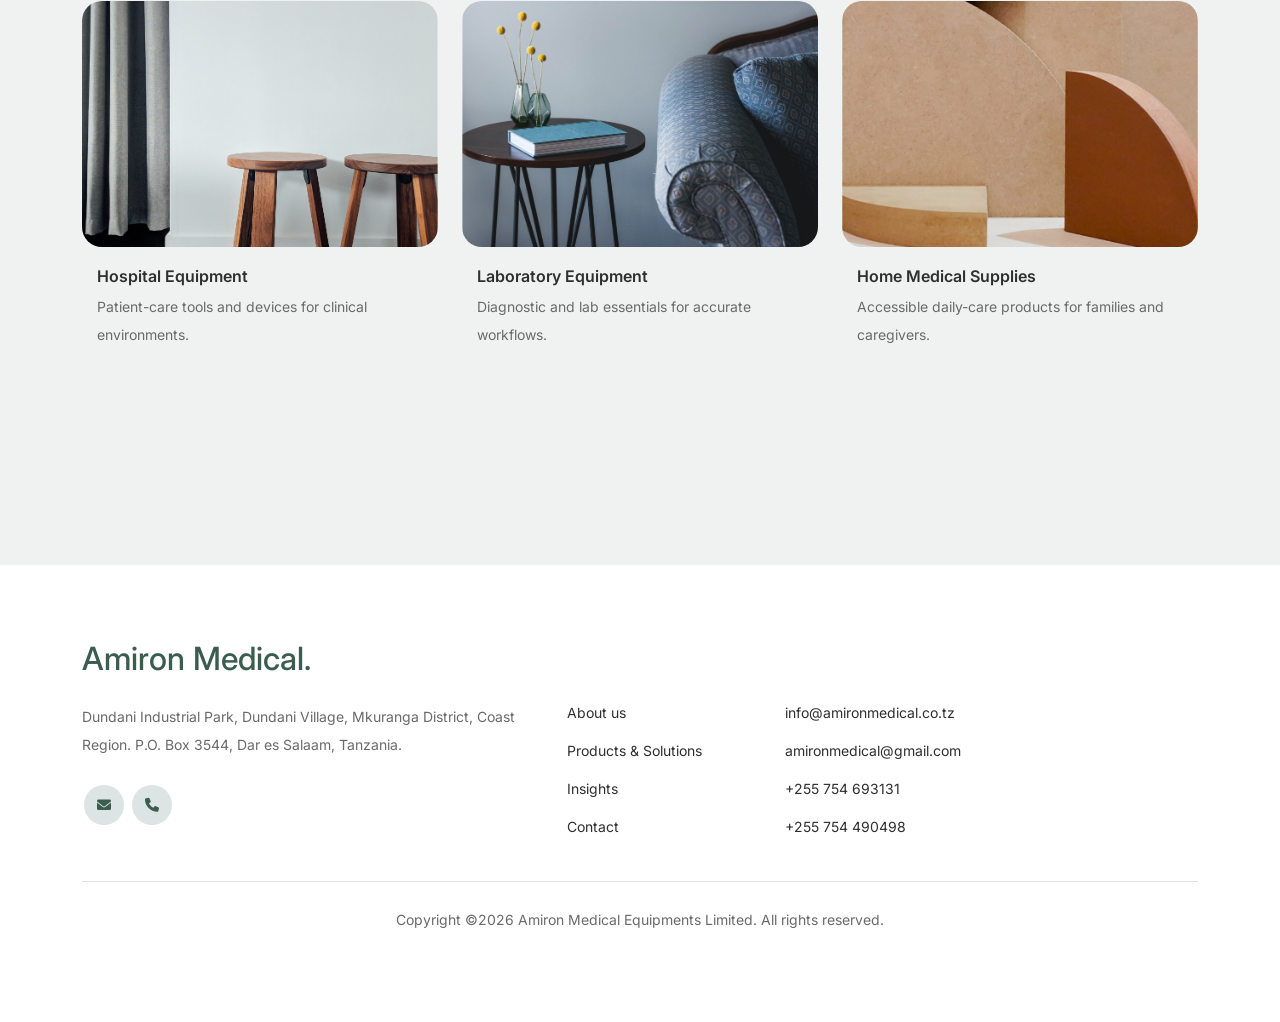
==== commit 23ef99a3: "Refactor website into non-ecommerce corporate presentation" ====
--- a/Amiron/index.html
+++ b/Amiron/index.html
@@ -1,542 +1,101 @@
-<!-- /*
-* Bootstrap 5
-* Template Name: Furni
-* Template Author: Untree.co
-* Template URI: https://untree.co/
-* License: https://creativecommons.org/licenses/by/3.0/
-*/ -->
 <!doctype html>
 <html lang="en">
 <head>
   <meta charset="utf-8">
   <meta name="viewport" content="width=device-width, initial-scale=1, shrink-to-fit=no">
-  <meta name="author" content="Untree.co">
   <link rel="shortcut icon" href="favicon.png">
+  <meta name="description" content="Amiron Medical Equipments Limited - Dealers in Medical, Surgical & Laboratory Equipment.">
+  <meta name="keywords" content="Amiron, medical equipment, hospital equipment, laboratory equipment, Tanzania">
+  <link href="css/bootstrap.min.css" rel="stylesheet">
+  <link href="https://cdnjs.cloudflare.com/ajax/libs/font-awesome/6.0.0-beta3/css/all.min.css" rel="stylesheet">
+  <link href="css/style.css" rel="stylesheet">
+  <title>Amiron Medical Equipments Limited</title>
+</head>
+<body>
+  <nav class="custom-navbar navbar navbar-expand-md navbar-dark bg-dark" aria-label="Amiron navigation bar">
+    <div class="container">
+      <a class="navbar-brand" href="index.html"><img src="images/logo.png" alt="Amiron Medical" style="height:40px"></a>
+      <button class="navbar-toggler" type="button" data-bs-toggle="collapse" data-bs-target="#mainNav" aria-controls="mainNav" aria-expanded="false" aria-label="Toggle navigation"><span class="navbar-toggler-icon"></span></button>
+      <div class="collapse navbar-collapse" id="mainNav">
+        <ul class="custom-navbar-nav navbar-nav ms-auto mb-2 mb-md-0">
+          <li class="nav-item active"><a class="nav-link" href="index.html">Home</a></li>
+          <li><a class="nav-link" href="about.html">About Us</a></li>
+          <li><a class="nav-link" href="services.html">Products & Solutions</a></li>
+          <li><a class="nav-link" href="blog.html">Insights</a></li>
+          <li><a class="nav-link" href="contact.html">Contact</a></li>
+        </ul>
+      </div>
+    </div>
+  </nav>
 
-  <meta name="description" content="" />
-  <meta name="keywords" content="bootstrap, bootstrap4" />
+  <div class="hero">
+    <div class="container">
+      <div class="row justify-content-between">
+        <div class="col-lg-6">
+          <div class="intro-excerpt">
+            <h1>Dealers in Medical, Surgical & Laboratory Equipment</h1>
+            <p class="mb-4">Amiron Medical Equipments Limited supplies dependable healthcare equipment to hospitals, clinics, laboratories, and home-care providers across Tanzania.</p>
+            <p><a href="services.html" class="btn btn-secondary me-2">Explore Solutions</a><a href="contact.html" class="btn btn-white-outline">Request Support</a></p>
+          </div>
+        </div>
+        <div class="col-lg-6">
+          <div class="hero-img-wrap"><img src="images/why-choose-us-img.jpg" class="img-fluid" alt="Medical equipment"></div>
+        </div>
+      </div>
+    </div>
+  </div>
 
-		<!-- Bootstrap CSS -->
-		<link href="css/bootstrap.min.css" rel="stylesheet">
-		<link href="https://cdnjs.cloudflare.com/ajax/libs/font-awesome/6.0.0-beta3/css/all.min.css" rel="stylesheet">
-		<link href="css/tiny-slider.css" rel="stylesheet">
-		<link href="css/style.css" rel="stylesheet">
-		<title>Furni Free Bootstrap 5 Template for Furniture and Interior Design Websites by Untree.co </title>
-	</head>
+  <div class="why-choose-section">
+    <div class="container">
+      <div class="row justify-content-between">
+        <div class="col-lg-6">
+          <h2 class="section-title">Why Healthcare Providers Choose Amiron</h2>
+          <p>We combine quality products, practical guidance, and responsive after-sales service to help facilities deliver safe, effective patient care.</p>
+          <div class="row my-5">
+            <div class="col-6 col-md-6"><div class="feature"><div class="icon"><img src="images/truck.svg" alt="Delivery" class="imf-fluid"></div><h3>Reliable Delivery</h3><p>Timely supply support for urgent and routine healthcare needs.</p></div></div>
+            <div class="col-6 col-md-6"><div class="feature"><div class="icon"><img src="images/support.svg" alt="Support" class="imf-fluid"></div><h3>Technical Guidance</h3><p>Product selection and usage assistance from experienced staff.</p></div></div>
+            <div class="col-6 col-md-6"><div class="feature"><div class="icon"><img src="images/return.svg" alt="Quality" class="imf-fluid"></div><h3>Quality Focus</h3><p>Professional equipment selected to meet clinical expectations.</p></div></div>
+            <div class="col-6 col-md-6"><div class="feature"><div class="icon"><img src="images/bag.svg" alt="Solutions" class="imf-fluid"></div><h3>End-to-End Solutions</h3><p>From procurement planning to long-term supply partnerships.</p></div></div>
+          </div>
+        </div>
+        <div class="col-lg-5"><div class="img-wrap"><img src="images/img-grid-1.jpg" alt="Healthcare support" class="img-fluid"></div></div>
+      </div>
+    </div>
+  </div>
 
-	<body>
+  <div class="blog-section">
+    <div class="container">
+      <div class="row mb-5"><div class="col-md-6"><h2 class="section-title">Our Focus Areas</h2></div></div>
+      <div class="row">
+        <div class="col-12 col-sm-6 col-md-4 mb-4"><div class="post-entry"><a class="post-thumbnail" href="services.html"><img src="images/post-1.jpg" alt="Hospital equipment" class="img-fluid"></a><div class="post-content-entry"><h3><a href="services.html">Hospital Equipment</a></h3><div class="meta"><span>Patient-care tools and devices for clinical environments.</span></div></div></div></div>
+        <div class="col-12 col-sm-6 col-md-4 mb-4"><div class="post-entry"><a class="post-thumbnail" href="services.html"><img src="images/post-2.jpg" alt="Laboratory equipment" class="img-fluid"></a><div class="post-content-entry"><h3><a href="services.html">Laboratory Equipment</a></h3><div class="meta"><span>Diagnostic and lab essentials for accurate workflows.</span></div></div></div></div>
+        <div class="col-12 col-sm-6 col-md-4 mb-4"><div class="post-entry"><a class="post-thumbnail" href="services.html"><img src="images/post-3.jpg" alt="Home medical supplies" class="img-fluid"></a><div class="post-content-entry"><h3><a href="services.html">Home Medical Supplies</a></h3><div class="meta"><span>Accessible daily-care products for families and caregivers.</span></div></div></div></div>
+      </div>
+    </div>
+  </div>
 
-		<!-- Start Header/Navigation -->
-		<nav class="custom-navbar navbar navbar navbar-expand-md navbar-dark bg-dark" arial-label="Furni navigation bar">
+  <footer class="footer-section">
+    <div class="container relative">
+      <div class="row g-5 mb-4">
+        <div class="col-lg-5">
+          <div class="mb-4 footer-logo-wrap"><a href="index.html" class="footer-logo">Amiron Medical<span>.</span></a></div>
+          <p class="mb-4">Dundani Industrial Park, Dundani Village, Mkuranga District, Coast Region. P.O. Box 3544, Dar es Salaam, Tanzania.</p>
+          <ul class="list-unstyled custom-social">
+            <li><a href="mailto:info@amironmedical.co.tz"><span class="fa fa-envelope"></span></a></li>
+            <li><a href="tel:+255754693131"><span class="fa fa-phone"></span></a></li>
+          </ul>
+        </div>
+        <div class="col-lg-7">
+          <div class="row links-wrap">
+            <div class="col-6 col-sm-6 col-md-4"><ul class="list-unstyled"><li><a href="about.html">About us</a></li><li><a href="services.html">Products & Solutions</a></li><li><a href="blog.html">Insights</a></li><li><a href="contact.html">Contact</a></li></ul></div>
+            <div class="col-6 col-sm-6 col-md-8"><ul class="list-unstyled"><li><a href="mailto:info@amironmedical.co.tz">info@amironmedical.co.tz</a></li><li><a href="mailto:amironmedical@gmail.com">amironmedical@gmail.com</a></li><li><a href="tel:+255754693131">+255 754 693131</a></li><li><a href="tel:+255754490498">+255 754 490498</a></li></ul></div>
+          </div>
+        </div>
+      </div>
+      <div class="border-top copyright"><div class="row pt-4"><div class="col-lg-12"><p class="mb-2 text-center">Copyright &copy;<script>document.write(new Date().getFullYear());</script> Amiron Medical Equipments Limited. All rights reserved.</p></div></div></div>
+    </div>
+  </footer>
 
-			<div class="container">
-				<a class="navbar-brand" href="index.html">
-  				<img src="images/logo.png" alt="Logo" style="height: 40px;">
-				</a>
-
-				<button class="navbar-toggler" type="button" data-bs-toggle="collapse" data-bs-target="#navbarsFurni" aria-controls="navbarsFurni" aria-expanded="false" aria-label="Toggle navigation">
-					<span class="navbar-toggler-icon"></span>
-				</button>
-
-				<div class="collapse navbar-collapse" id="navbarsFurni">
-					<ul class="custom-navbar-nav navbar-nav ms-auto mb-2 mb-md-0">
-						<li class="nav-item active">
-							<a class="nav-link" href="index.html">Home</a>
-						</li>
-						<li><a class="nav-link" href="about.html">About us</a></li>
-						<li><a class="nav-link" href="services.html">Services</a></li>
-						<li><a class="nav-link" href="contact.html">Contact us</a></li>
-					</ul>
-
-					</div>
-			</div>
-				
-		</nav>
-		<!-- End Header/Navigation -->
-
-		<!-- Start Hero Section -->
-			<div class="hero">
-				<div class="container">
-					<div class="row justify-content-between">
-						<div class="col-lg-5">
-							<div class="intro-excerpt">
-								<h1>Modern Interior <span clsas="d-block">Design Studio</span></h1>
-								<p class="mb-4">Donec vitae odio quis nisl dapibus malesuada. Nullam ac aliquet velit. Aliquam vulputate velit imperdiet dolor tempor tristique.</p>
-								<p><a href="" class="btn btn-secondary me-2">Shop Now</a><a href="#" class="btn btn-white-outline">Explore</a></p>
-							</div>
-						</div>
-						<div class="col-lg-7">
-							<div class="hero-img-wrap">
-								<img src="images/couch.png" class="img-fluid">
-							</div>
-						</div>
-					</div>
-				</div>
-			</div>
-		<!-- End Hero Section -->
-
-		<!-- Start Product Section -->
-		<div class="product-section">
-			<div class="container">
-				<div class="row">
-
-					<!-- Start Column 1 -->
-					<div class="col-md-12 col-lg-3 mb-5 mb-lg-0">
-						<h2 class="mb-4 section-title">Crafted with excellent material.</h2>
-						<p class="mb-4">Donec vitae odio quis nisl dapibus malesuada. Nullam ac aliquet velit. Aliquam vulputate velit imperdiet dolor tempor tristique. </p>
-						<p><a href="shop.html" class="btn">Explore</a></p>
-					</div> 
-					<!-- End Column 1 -->
-
-					<!-- Start Column 2 -->
-					<div class="col-12 col-md-4 col-lg-3 mb-5 mb-md-0">
-						<a class="product-item" href="cart.html">
-							<img src="images/product-1.png" class="img-fluid product-thumbnail">
-							<h3 class="product-title">Nordic Chair</h3>
-							<strong class="product-price">$50.00</strong>
-
-							<span class="icon-cross">
-								<img src="images/cross.svg" class="img-fluid">
-							</span>
-						</a>
-					</div> 
-					<!-- End Column 2 -->
-
-					<!-- Start Column 3 -->
-					<div class="col-12 col-md-4 col-lg-3 mb-5 mb-md-0">
-						<a class="product-item" href="cart.html">
-							<img src="images/product-2.png" class="img-fluid product-thumbnail">
-							<h3 class="product-title">Kruzo Aero Chair</h3>
-							<strong class="product-price">$78.00</strong>
-
-							<span class="icon-cross">
-								<img src="images/cross.svg" class="img-fluid">
-							</span>
-						</a>
-					</div>
-					<!-- End Column 3 -->
-
-					<!-- Start Column 4 -->
-					<div class="col-12 col-md-4 col-lg-3 mb-5 mb-md-0">
-						<a class="product-item" href="cart.html">
-							<img src="images/product-3.png" class="img-fluid product-thumbnail">
-							<h3 class="product-title">Ergonomic Chair</h3>
-							<strong class="product-price">$43.00</strong>
-
-							<span class="icon-cross">
-								<img src="images/cross.svg" class="img-fluid">
-							</span>
-						</a>
-					</div>
-					<!-- End Column 4 -->
-
-				</div>
-			</div>
-		</div>
-		<!-- End Product Section -->
-
-		<!-- Start Why Choose Us Section -->
-		<div class="why-choose-section">
-			<div class="container">
-				<div class="row justify-content-between">
-					<div class="col-lg-6">
-						<h2 class="section-title">Why Choose Us</h2>
-						<p>Donec vitae odio quis nisl dapibus malesuada. Nullam ac aliquet velit. Aliquam vulputate velit imperdiet dolor tempor tristique.</p>
-
-						<div class="row my-5">
-							<div class="col-6 col-md-6">
-								<div class="feature">
-									<div class="icon">
-										<img src="images/truck.svg" alt="Image" class="imf-fluid">
-									</div>
-									<h3>Fast &amp; Free Shipping</h3>
-									<p>Donec vitae odio quis nisl dapibus malesuada. Nullam ac aliquet velit. Aliquam vulputate.</p>
-								</div>
-							</div>
-
-							<div class="col-6 col-md-6">
-								<div class="feature">
-									<div class="icon">
-										<img src="images/bag.svg" alt="Image" class="imf-fluid">
-									</div>
-									<h3>Easy to Shop</h3>
-									<p>Donec vitae odio quis nisl dapibus malesuada. Nullam ac aliquet velit. Aliquam vulputate.</p>
-								</div>
-							</div>
-
-							<div class="col-6 col-md-6">
-								<div class="feature">
-									<div class="icon">
-										<img src="images/support.svg" alt="Image" class="imf-fluid">
-									</div>
-									<h3>24/7 Support</h3>
-									<p>Donec vitae odio quis nisl dapibus malesuada. Nullam ac aliquet velit. Aliquam vulputate.</p>
-								</div>
-							</div>
-
-							<div class="col-6 col-md-6">
-								<div class="feature">
-									<div class="icon">
-										<img src="images/return.svg" alt="Image" class="imf-fluid">
-									</div>
-									<h3>Hassle Free Returns</h3>
-									<p>Donec vitae odio quis nisl dapibus malesuada. Nullam ac aliquet velit. Aliquam vulputate.</p>
-								</div>
-							</div>
-
-						</div>
-					</div>
-
-					<div class="col-lg-5">
-						<div class="img-wrap">
-							<img src="images/why-choose-us-img.jpg" alt="Image" class="img-fluid">
-						</div>
-					</div>
-
-				</div>
-			</div>
-		</div>
-		<!-- End Why Choose Us Section -->
-
-		<!-- Start We Help Section -->
-		<div class="we-help-section">
-			<div class="container">
-				<div class="row justify-content-between">
-					<div class="col-lg-7 mb-5 mb-lg-0">
-						<div class="imgs-grid">
-							<div class="grid grid-1"><img src="images/img-grid-1.jpg" alt="Untree.co"></div>
-							<div class="grid grid-2"><img src="images/img-grid-2.jpg" alt="Untree.co"></div>
-							<div class="grid grid-3"><img src="images/img-grid-3.jpg" alt="Untree.co"></div>
-						</div>
-					</div>
-					<div class="col-lg-5 ps-lg-5">
-						<h2 class="section-title mb-4">We Help You Make Modern Interior Design</h2>
-						<p>Donec facilisis quam ut purus rutrum lobortis. Donec vitae odio quis nisl dapibus malesuada. Nullam ac aliquet velit. Aliquam vulputate velit imperdiet dolor tempor tristique. Pellentesque habitant morbi tristique senectus et netus et malesuada</p>
-
-						<ul class="list-unstyled custom-list my-4">
-							<li>Donec vitae odio quis nisl dapibus malesuada</li>
-							<li>Donec vitae odio quis nisl dapibus malesuada</li>
-							<li>Donec vitae odio quis nisl dapibus malesuada</li>
-							<li>Donec vitae odio quis nisl dapibus malesuada</li>
-						</ul>
-						<p><a herf="#" class="btn">Explore</a></p>
-					</div>
-				</div>
-			</div>
-		</div>
-		<!-- End We Help Section -->
-
-		<!-- Start Popular Product -->
-		<div class="popular-product">
-			<div class="container">
-				<div class="row">
-
-					<div class="col-12 col-md-6 col-lg-4 mb-4 mb-lg-0">
-						<div class="product-item-sm d-flex">
-							<div class="thumbnail">
-								<img src="images/product-1.png" alt="Image" class="img-fluid">
-							</div>
-							<div class="pt-3">
-								<h3>Nordic Chair</h3>
-								<p>Donec facilisis quam ut purus rutrum lobortis. Donec vitae odio </p>
-								<p><a href="#">Read More</a></p>
-							</div>
-						</div>
-					</div>
-
-					<div class="col-12 col-md-6 col-lg-4 mb-4 mb-lg-0">
-						<div class="product-item-sm d-flex">
-							<div class="thumbnail">
-								<img src="images/product-2.png" alt="Image" class="img-fluid">
-							</div>
-							<div class="pt-3">
-								<h3>Kruzo Aero Chair</h3>
-								<p>Donec facilisis quam ut purus rutrum lobortis. Donec vitae odio </p>
-								<p><a href="#">Read More</a></p>
-							</div>
-						</div>
-					</div>
-
-					<div class="col-12 col-md-6 col-lg-4 mb-4 mb-lg-0">
-						<div class="product-item-sm d-flex">
-							<div class="thumbnail">
-								<img src="images/product-3.png" alt="Image" class="img-fluid">
-							</div>
-							<div class="pt-3">
-								<h3>Ergonomic Chair</h3>
-								<p>Donec facilisis quam ut purus rutrum lobortis. Donec vitae odio </p>
-								<p><a href="#">Read More</a></p>
-							</div>
-						</div>
-					</div>
-
-				</div>
-			</div>
-		</div>
-		<!-- End Popular Product -->
-
-		<!-- Start Testimonial Slider -->
-		<div class="testimonial-section">
-			<div class="container">
-				<div class="row">
-					<div class="col-lg-7 mx-auto text-center">
-						<h2 class="section-title">Testimonials</h2>
-					</div>
-				</div>
-
-				<div class="row justify-content-center">
-					<div class="col-lg-12">
-						<div class="testimonial-slider-wrap text-center">
-
-							<div id="testimonial-nav">
-								<span class="prev" data-controls="prev"><span class="fa fa-chevron-left"></span></span>
-								<span class="next" data-controls="next"><span class="fa fa-chevron-right"></span></span>
-							</div>
-
-							<div class="testimonial-slider">
-								
-								<div class="item">
-									<div class="row justify-content-center">
-										<div class="col-lg-8 mx-auto">
-
-											<div class="testimonial-block text-center">
-												<blockquote class="mb-5">
-													<p>&ldquo;Donec facilisis quam ut purus rutrum lobortis. Donec vitae odio quis nisl dapibus malesuada. Nullam ac aliquet velit. Aliquam vulputate velit imperdiet dolor tempor tristique. Pellentesque habitant morbi tristique senectus et netus et malesuada fames ac turpis egestas. Integer convallis volutpat dui quis scelerisque.&rdquo;</p>
-												</blockquote>
-
-												<div class="author-info">
-													<div class="author-pic">
-														<img src="images/person-1.png" alt="Maria Jones" class="img-fluid">
-													</div>
-													<h3 class="font-weight-bold">Maria Jones</h3>
-													<span class="position d-block mb-3">CEO, Co-Founder, XYZ Inc.</span>
-												</div>
-											</div>
-
-										</div>
-									</div>
-								</div> 
-								<!-- END item -->
-
-								<div class="item">
-									<div class="row justify-content-center">
-										<div class="col-lg-8 mx-auto">
-
-											<div class="testimonial-block text-center">
-												<blockquote class="mb-5">
-													<p>&ldquo;Donec facilisis quam ut purus rutrum lobortis. Donec vitae odio quis nisl dapibus malesuada. Nullam ac aliquet velit. Aliquam vulputate velit imperdiet dolor tempor tristique. Pellentesque habitant morbi tristique senectus et netus et malesuada fames ac turpis egestas. Integer convallis volutpat dui quis scelerisque.&rdquo;</p>
-												</blockquote>
-
-												<div class="author-info">
-													<div class="author-pic">
-														<img src="images/person-1.png" alt="Maria Jones" class="img-fluid">
-													</div>
-													<h3 class="font-weight-bold">Maria Jones</h3>
-													<span class="position d-block mb-3">CEO, Co-Founder, XYZ Inc.</span>
-												</div>
-											</div>
-
-										</div>
-									</div>
-								</div> 
-								<!-- END item -->
-
-								<div class="item">
-									<div class="row justify-content-center">
-										<div class="col-lg-8 mx-auto">
-
-											<div class="testimonial-block text-center">
-												<blockquote class="mb-5">
-													<p>&ldquo;Donec facilisis quam ut purus rutrum lobortis. Donec vitae odio quis nisl dapibus malesuada. Nullam ac aliquet velit. Aliquam vulputate velit imperdiet dolor tempor tristique. Pellentesque habitant morbi tristique senectus et netus et malesuada fames ac turpis egestas. Integer convallis volutpat dui quis scelerisque.&rdquo;</p>
-												</blockquote>
-
-												<div class="author-info">
-													<div class="author-pic">
-														<img src="images/person-1.png" alt="Maria Jones" class="img-fluid">
-													</div>
-													<h3 class="font-weight-bold">Maria Jones</h3>
-													<span class="position d-block mb-3">CEO, Co-Founder, XYZ Inc.</span>
-												</div>
-											</div>
-
-										</div>
-									</div>
-								</div> 
-								<!-- END item -->
-
-							</div>
-
-						</div>
-					</div>
-				</div>
-			</div>
-		</div>
-		<!-- End Testimonial Slider -->
-
-		<!-- Start Blog Section -->
-		<div class="blog-section">
-			<div class="container">
-				<div class="row mb-5">
-					<div class="col-md-6">
-						<h2 class="section-title">Recent Blog</h2>
-					</div>
-					<div class="col-md-6 text-start text-md-end">
-						<a href="#" class="more">View All Posts</a>
-					</div>
-				</div>
-
-				<div class="row">
-
-					<div class="col-12 col-sm-6 col-md-4 mb-4 mb-md-0">
-						<div class="post-entry">
-							<a href="#" class="post-thumbnail"><img src="images/post-1.jpg" alt="Image" class="img-fluid"></a>
-							<div class="post-content-entry">
-								<h3><a href="#">First Time Home Owner Ideas</a></h3>
-								<div class="meta">
-									<span>by <a href="#">Kristin Watson</a></span> <span>on <a href="#">Dec 19, 2021</a></span>
-								</div>
-							</div>
-						</div>
-					</div>
-
-					<div class="col-12 col-sm-6 col-md-4 mb-4 mb-md-0">
-						<div class="post-entry">
-							<a href="#" class="post-thumbnail"><img src="images/post-2.jpg" alt="Image" class="img-fluid"></a>
-							<div class="post-content-entry">
-								<h3><a href="#">How To Keep Your Furniture Clean</a></h3>
-								<div class="meta">
-									<span>by <a href="#">Robert Fox</a></span> <span>on <a href="#">Dec 15, 2021</a></span>
-								</div>
-							</div>
-						</div>
-					</div>
-
-					<div class="col-12 col-sm-6 col-md-4 mb-4 mb-md-0">
-						<div class="post-entry">
-							<a href="#" class="post-thumbnail"><img src="images/post-3.jpg" alt="Image" class="img-fluid"></a>
-							<div class="post-content-entry">
-								<h3><a href="#">Small Space Furniture Apartment Ideas</a></h3>
-								<div class="meta">
-									<span>by <a href="#">Kristin Watson</a></span> <span>on <a href="#">Dec 12, 2021</a></span>
-								</div>
-							</div>
-						</div>
-					</div>
-
-				</div>
-			</div>
-		</div>
-		<!-- End Blog Section -->	
-
-		<!-- Start Footer Section -->
-		<footer class="footer-section">
-			<div class="container relative">
-
-				<div class="sofa-img">
-					<img src="images/sofa.png" alt="Image" class="img-fluid">
-				</div>
-
-				<div class="row">
-					<div class="col-lg-8">
-						<div class="subscription-form">
-							<h3 class="d-flex align-items-center"><span class="me-1"><img src="images/envelope-outline.svg" alt="Image" class="img-fluid"></span><span>Subscribe to Newsletter</span></h3>
-
-							<form action="#" class="row g-3">
-								<div class="col-auto">
-									<input type="text" class="form-control" placeholder="Enter your name">
-								</div>
-								<div class="col-auto">
-									<input type="email" class="form-control" placeholder="Enter your email">
-								</div>
-								<div class="col-auto">
-									<button class="btn btn-primary">
-										<span class="fa fa-paper-plane"></span>
-									</button>
-								</div>
-							</form>
-
-						</div>
-					</div>
-				</div>
-
-				<div class="row g-5 mb-5">
-					<div class="col-lg-4">
-						<div class="mb-4 footer-logo-wrap"><a href="#" class="footer-logo">Furni<span>.</span></a></div>
-						<p class="mb-4">Donec facilisis quam ut purus rutrum lobortis. Donec vitae odio quis nisl dapibus malesuada. Nullam ac aliquet velit. Aliquam vulputate velit imperdiet dolor tempor tristique. Pellentesque habitant</p>
-
-						<ul class="list-unstyled custom-social">
-							<li><a href="#"><span class="fa fa-brands fa-facebook-f"></span></a></li>
-							<li><a href="#"><span class="fa fa-brands fa-twitter"></span></a></li>
-							<li><a href="#"><span class="fa fa-brands fa-instagram"></span></a></li>
-							<li><a href="#"><span class="fa fa-brands fa-linkedin"></span></a></li>
-						</ul>
-					</div>
-
-					<div class="col-lg-8">
-						<div class="row links-wrap">
-							<div class="col-6 col-sm-6 col-md-3">
-								<ul class="list-unstyled">
-									<li><a href="#">About us</a></li>
-									<li><a href="#">Services</a></li>
-									<li><a href="#">Blog</a></li>
-									<li><a href="#">Contact us</a></li>
-								</ul>
-							</div>
-
-							<div class="col-6 col-sm-6 col-md-3">
-								<ul class="list-unstyled">
-									<li><a href="#">Support</a></li>
-									<li><a href="#">Knowledge base</a></li>
-									<li><a href="#">Live chat</a></li>
-								</ul>
-							</div>
-
-							<div class="col-6 col-sm-6 col-md-3">
-								<ul class="list-unstyled">
-									<li><a href="#">Jobs</a></li>
-									<li><a href="#">Our team</a></li>
-									<li><a href="#">Leadership</a></li>
-									<li><a href="#">Privacy Policy</a></li>
-								</ul>
-							</div>
-
-							<div class="col-6 col-sm-6 col-md-3">
-								<ul class="list-unstyled">
-									<li><a href="#">Nordic Chair</a></li>
-									<li><a href="#">Kruzo Aero</a></li>
-									<li><a href="#">Ergonomic Chair</a></li>
-								</ul>
-							</div>
-						</div>
-					</div>
-
-				</div>
-
-				<div class="border-top copyright">
-					<div class="row pt-4">
-						<div class="col-lg-6">
-							<p class="mb-2 text-center text-lg-start">Copyright &copy;<script>document.write(new Date().getFullYear());</script>. All Rights Reserved. &mdash; Designed with love by <a href="https://untree.co">Untree.co</a> Distributed By <a hreff="https://themewagon.com">ThemeWagon</a>  <!-- License information: https://untree.co/license/ -->
-            </p>
-						</div>
-
-						<div class="col-lg-6 text-center text-lg-end">
-							<ul class="list-unstyled d-inline-flex ms-auto">
-								<li class="me-4"><a href="#">Terms &amp; Conditions</a></li>
-								<li><a href="#">Privacy Policy</a></li>
-							</ul>
-						</div>
-
-					</div>
-				</div>
-
-			</div>
-		</footer>
-		<!-- End Footer Section -->	
-
-
-		<script src="js/bootstrap.bundle.min.js"></script>
-		<script src="js/tiny-slider.js"></script>
-		<script src="js/custom.js"></script>
-	</body>
-
+  <script src="js/bootstrap.bundle.min.js"></script>
+</body>
 </html>
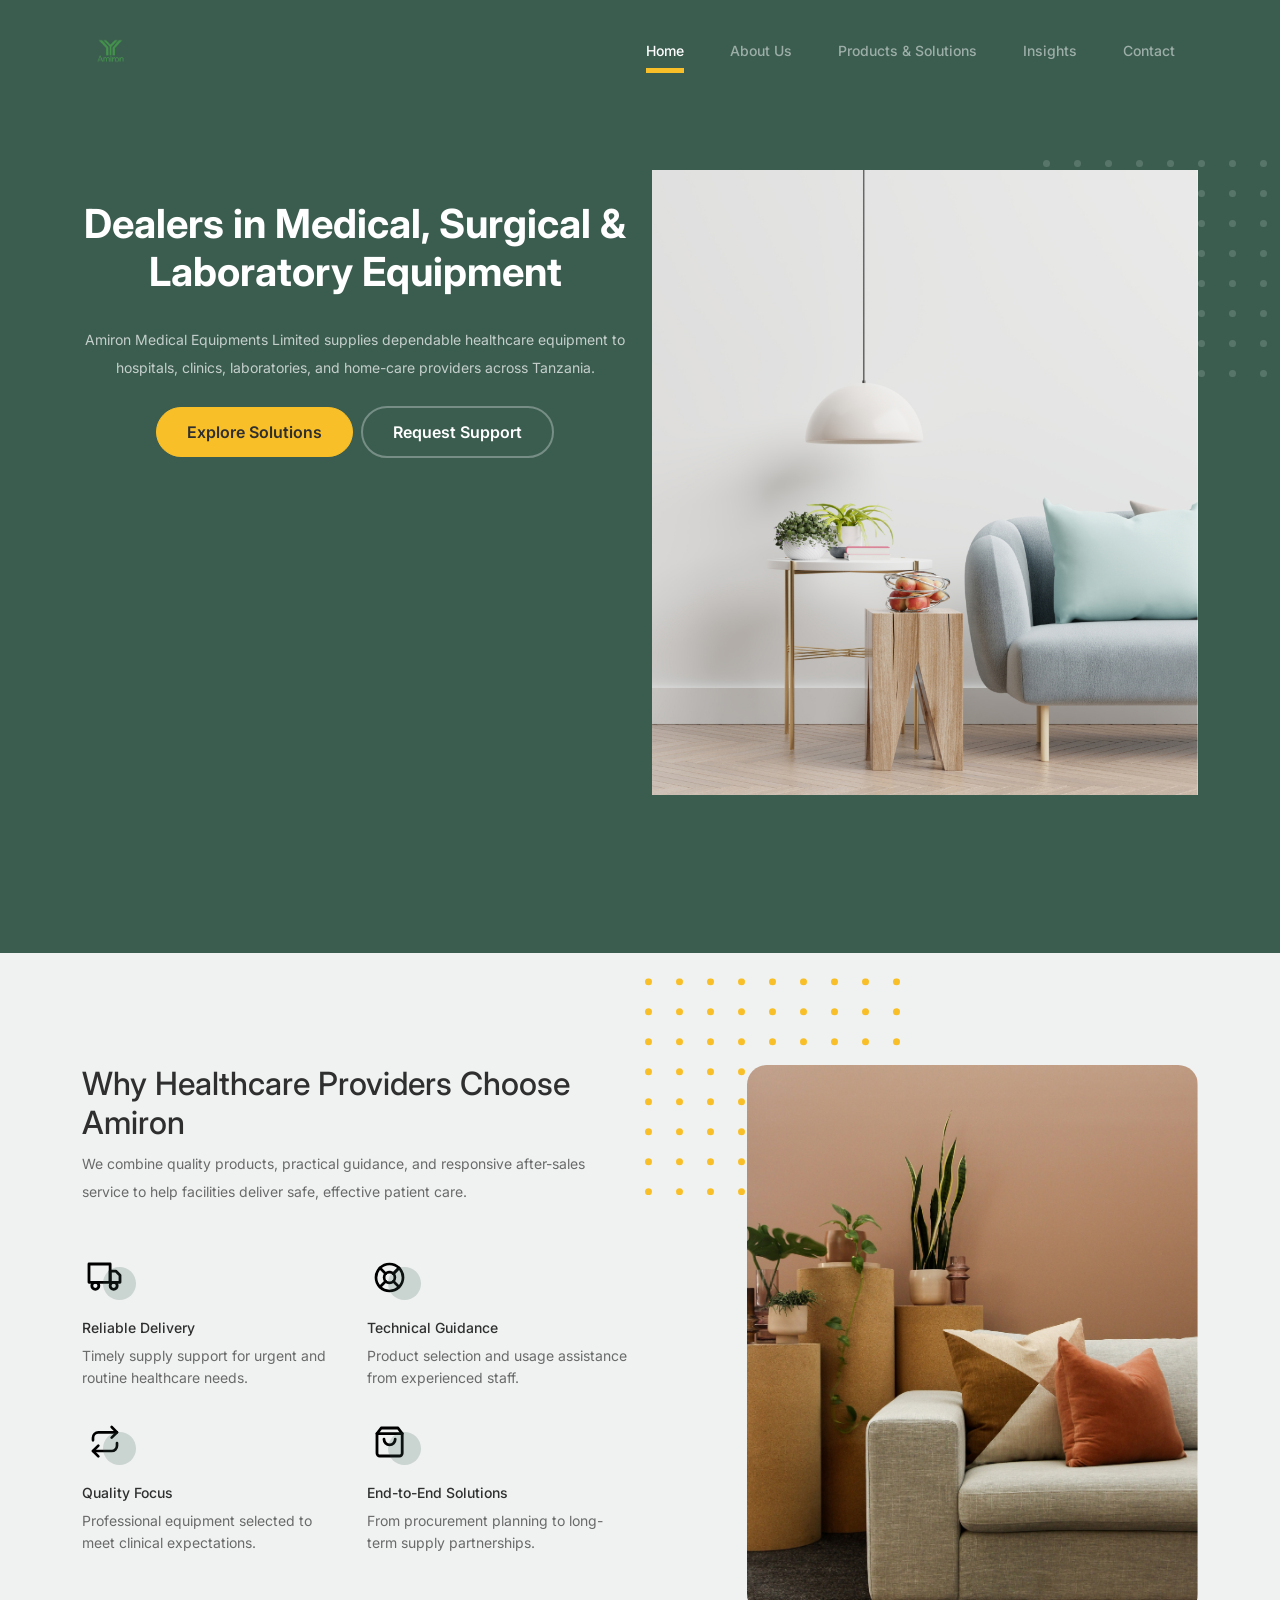
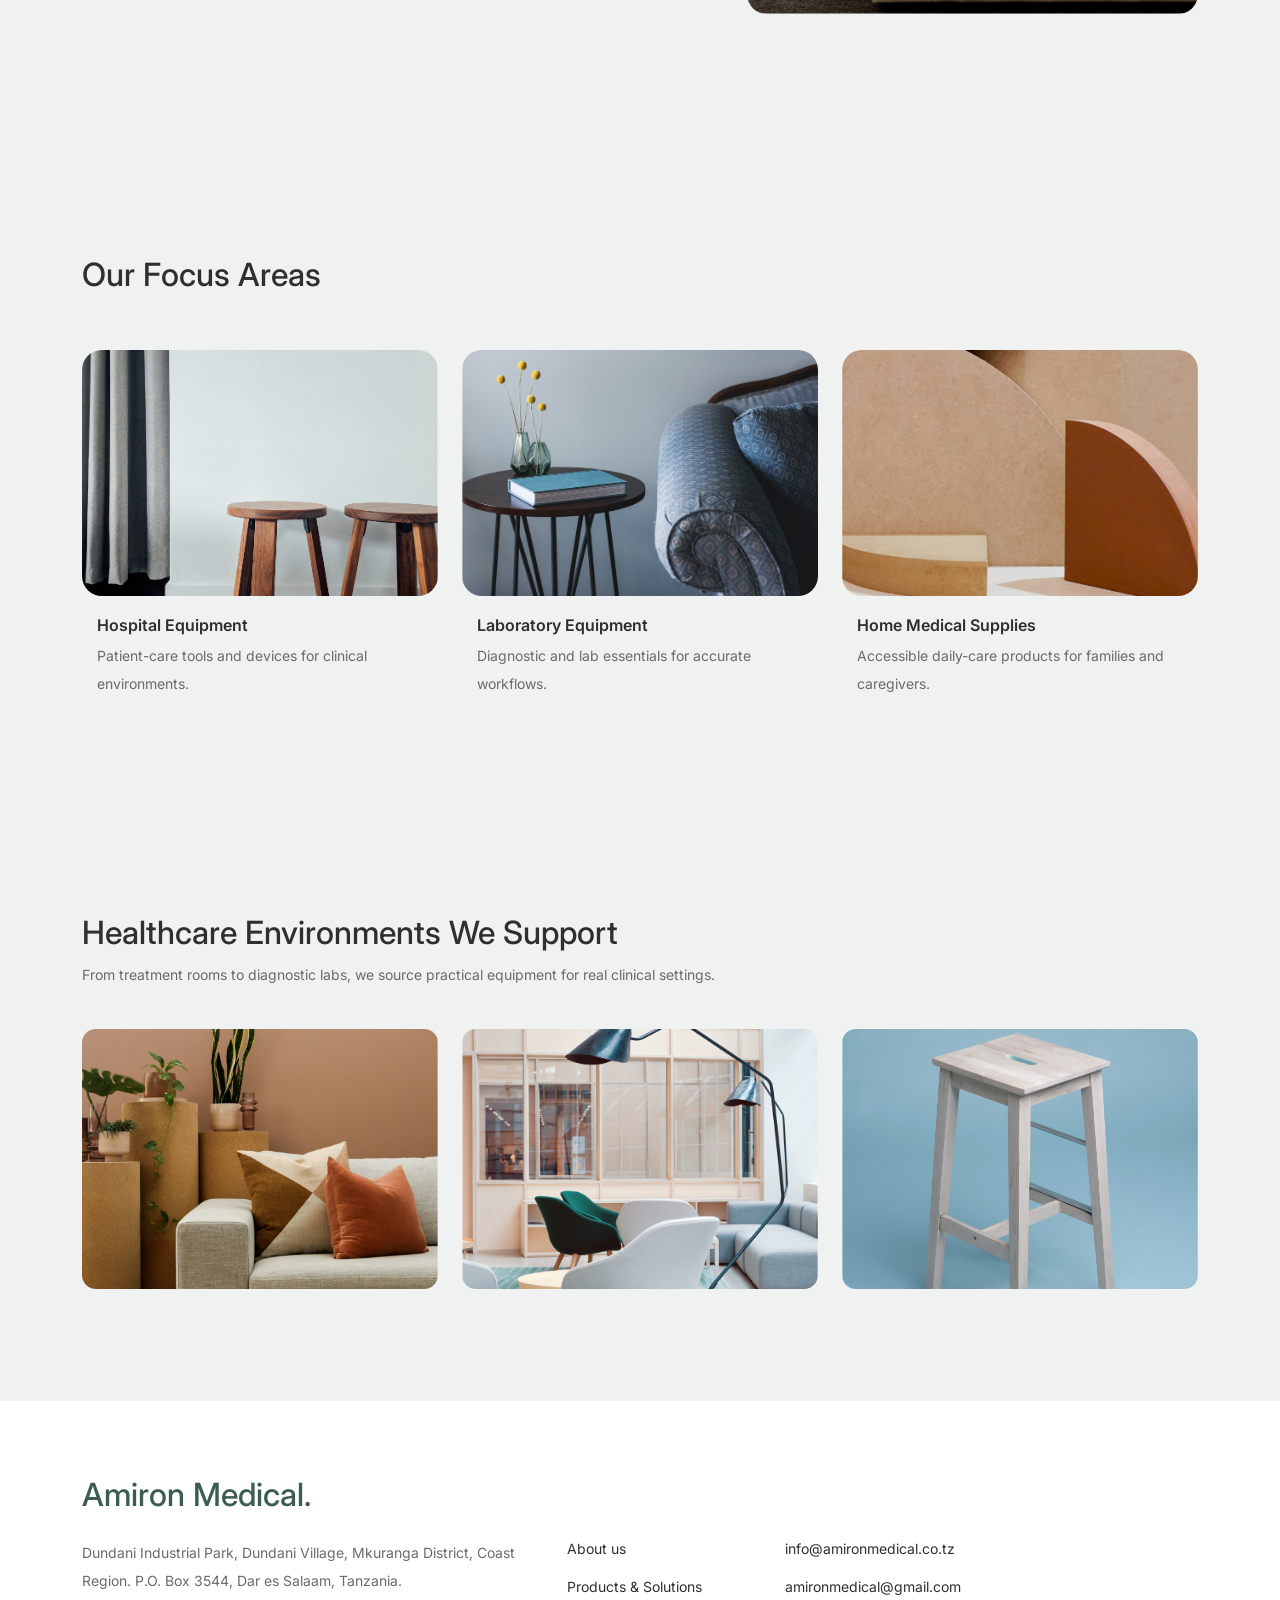
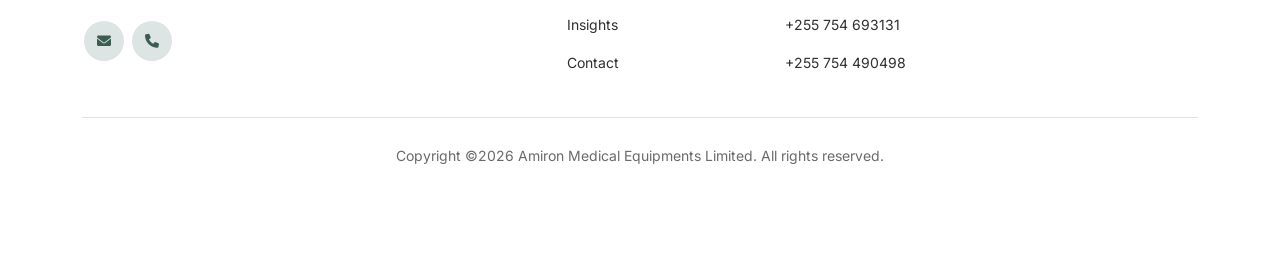
==== commit 27445ca9: "Adjust homepage logo, layout sizing, and themed image gallery" ====
--- a/Amiron/index.html
+++ b/Amiron/index.html
@@ -14,7 +14,7 @@
 <body>
   <nav class="custom-navbar navbar navbar-expand-md navbar-dark bg-dark" aria-label="Amiron navigation bar">
     <div class="container">
-      <a class="navbar-brand" href="index.html"><img src="images/logo.png" alt="Amiron Medical" style="height:40px"></a>
+      <a class="navbar-brand" href="index.html"><img src="images/logo.png" alt="Amiron Medical logo"></a>
       <button class="navbar-toggler" type="button" data-bs-toggle="collapse" data-bs-target="#mainNav" aria-controls="mainNav" aria-expanded="false" aria-label="Toggle navigation"><span class="navbar-toggler-icon"></span></button>
       <div class="collapse navbar-collapse" id="mainNav">
         <ul class="custom-navbar-nav navbar-nav ms-auto mb-2 mb-md-0">
@@ -74,6 +74,28 @@
     </div>
   </div>
 
+  <div class="theme-gallery-section">
+    <div class="container">
+      <div class="row mb-4">
+        <div class="col-md-8">
+          <h2 class="section-title">Healthcare Environments We Support</h2>
+          <p>From treatment rooms to diagnostic labs, we source practical equipment for real clinical settings.</p>
+        </div>
+      </div>
+      <div class="row g-4">
+        <div class="col-12 col-md-4">
+          <img src="images/img-grid-1.jpg" class="img-fluid theme-gallery-image" alt="Clinical equipment setup">
+        </div>
+        <div class="col-12 col-md-4">
+          <img src="images/img-grid-2.jpg" class="img-fluid theme-gallery-image" alt="Hospital and medical supplies">
+        </div>
+        <div class="col-12 col-md-4">
+          <img src="images/img-grid-3.jpg" class="img-fluid theme-gallery-image" alt="Laboratory and healthcare tools">
+        </div>
+      </div>
+    </div>
+  </div>
+
   <footer class="footer-section">
     <div class="container relative">
       <div class="row g-5 mb-4">
--- a/Amiron/css/style.css
+++ b/Amiron/css/style.css
@@ -16,6 +16,10 @@
   color: #6a6a6a;
   font-size: 14px;
   background-color: #eff2f1; }
+
+.container {
+  max-width: 1140px;
+}
 
 a {
   text-decoration: none;
@@ -39,12 +43,12 @@
     font-weight: 600; }
 
 .navbar-brand img {
-  height: 70px;
+  height: 52px;
   width: auto;}
 
 @media (max-width: 768px) {
   .navbar-brand img {
-    height: 35px;}}
+    height: 40px;}}
     .custom-navbar .navbar-brand > span {
       opacity: .4; }
   .custom-navbar .navbar-toggler {
@@ -140,23 +144,23 @@
       top: 0px;
       right: 0px;
       z-index: 2;
-      max-width: 780px;
-      left: -20px; }
+      max-width: 100%;
+      left: 0; }
       @media (min-width: 768px) {
         .hero .hero-img-wrap img {
           right: 0px;
-          left: -100px; } }
+          left: 0; } }
       @media (min-width: 992px) {
         .hero .hero-img-wrap img {
           left: 0px;
-          top: -80px;
-          position: absolute;
-          right: -50px; } }
+          top: -30px;
+          position: relative;
+          right: 0; } }
       @media (min-width: 1200px) {
         .hero .hero-img-wrap img {
           left: 0px;
-          top: -80px;
-          right: -100px; } }
+          top: -30px;
+          right: 0; } }
     .hero .hero-img-wrap:after {
       content: "";
       position: absolute;
@@ -209,6 +213,17 @@
 
 .section-title {
   color: #2f2f2f; }
+
+.theme-gallery-section {
+  padding: 0 0 7rem 0;
+}
+
+.theme-gallery-image {
+  width: 100%;
+  height: 260px;
+  object-fit: cover;
+  border-radius: 14px;
+}
 
 .product-section {
   padding: 7rem 0; }
